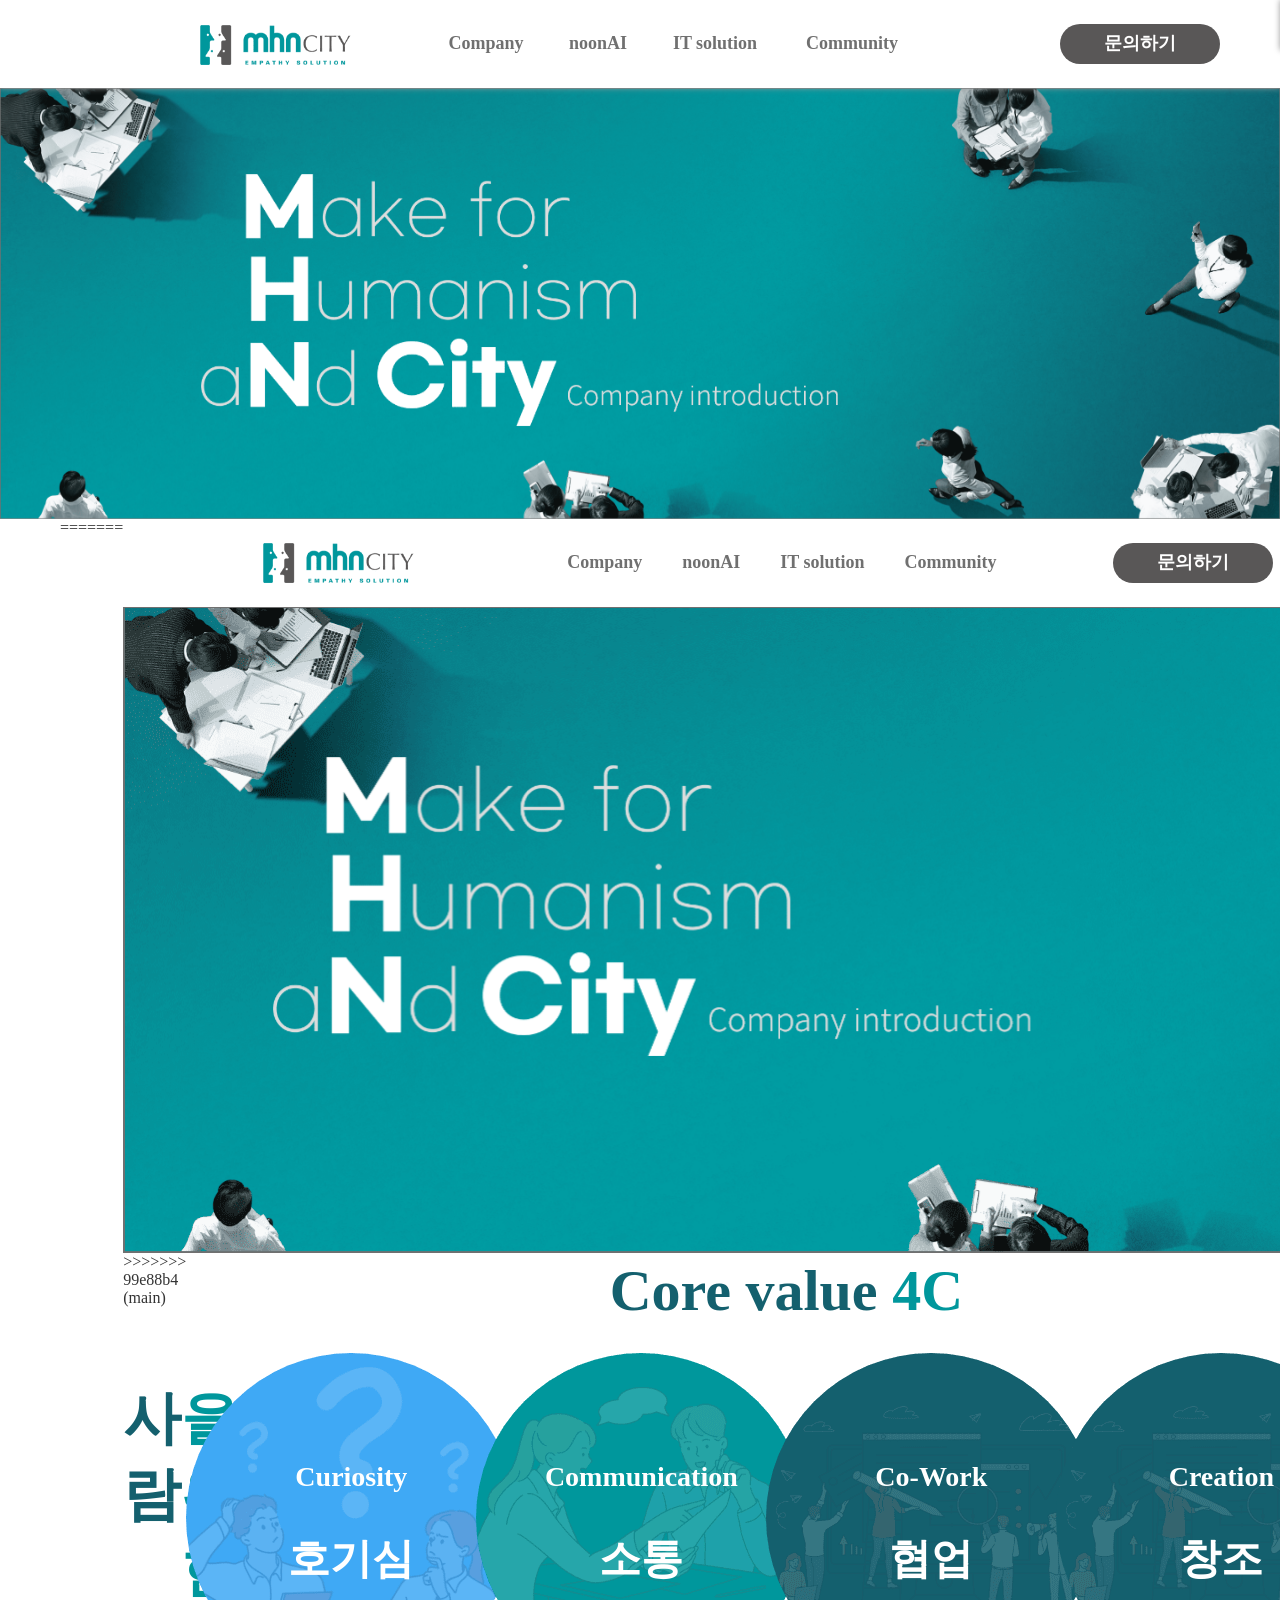
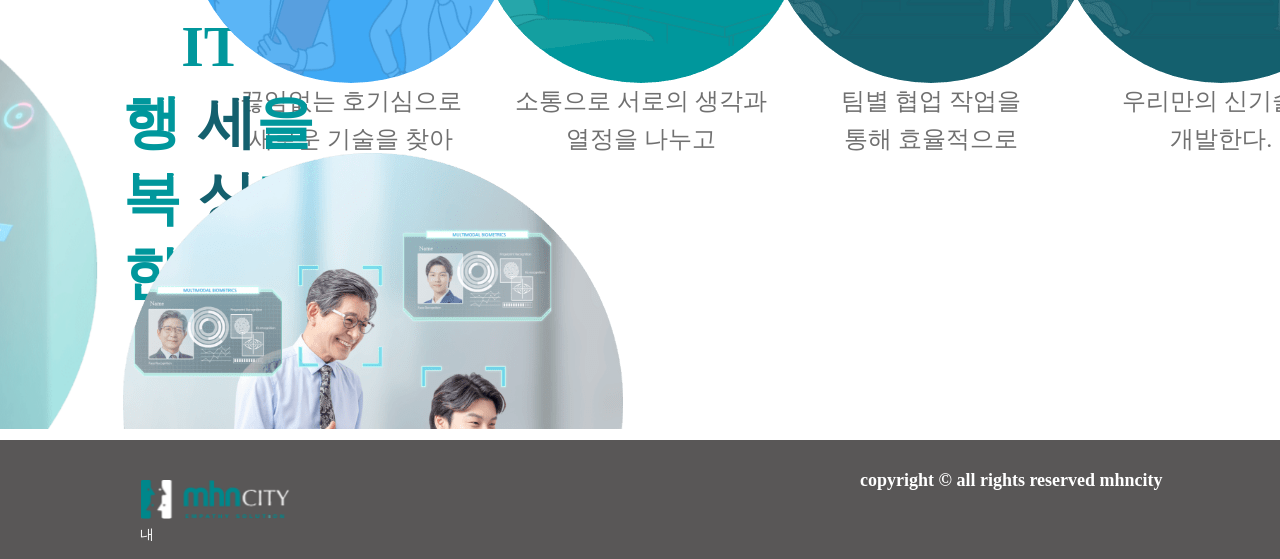
==== index.html @ 97726dc7 "main" ====
<html lang="kor" dir="ltr" data-current-page-index="1"><head><style type="text/css">.swal-icon--error{border-color:#f27474;-webkit-animation:animateErrorIcon .5s;animation:animateErrorIcon .5s}.swal-icon--error__x-mark{position:relative;display:block;-webkit-animation:animateXMark .5s;animation:animateXMark .5s}.swal-icon--error__line{position:absolute;height:5px;width:47px;background-color:#f27474;display:block;top:37px;border-radius:2px}.swal-icon--error__line--left{-webkit-transform:rotate(45deg);transform:rotate(45deg);left:17px}.swal-icon--error__line--right{-webkit-transform:rotate(-45deg);transform:rotate(-45deg);right:16px}@-webkit-keyframes animateErrorIcon{0%{-webkit-transform:rotateX(100deg);transform:rotateX(100deg);opacity:0}to{-webkit-transform:rotateX(0deg);transform:rotateX(0deg);opacity:1}}@keyframes animateErrorIcon{0%{-webkit-transform:rotateX(100deg);transform:rotateX(100deg);opacity:0}to{-webkit-transform:rotateX(0deg);transform:rotateX(0deg);opacity:1}}@-webkit-keyframes animateXMark{0%{-webkit-transform:scale(.4);transform:scale(.4);margin-top:26px;opacity:0}50%{-webkit-transform:scale(.4);transform:scale(.4);margin-top:26px;opacity:0}80%{-webkit-transform:scale(1.15);transform:scale(1.15);margin-top:-6px}to{-webkit-transform:scale(1);transform:scale(1);margin-top:0;opacity:1}}@keyframes animateXMark{0%{-webkit-transform:scale(.4);transform:scale(.4);margin-top:26px;opacity:0}50%{-webkit-transform:scale(.4);transform:scale(.4);margin-top:26px;opacity:0}80%{-webkit-transform:scale(1.15);transform:scale(1.15);margin-top:-6px}to{-webkit-transform:scale(1);transform:scale(1);margin-top:0;opacity:1}}.swal-icon--warning{border-color:#f8bb86;-webkit-animation:pulseWarning .75s infinite alternate;animation:pulseWarning .75s infinite alternate}.swal-icon--warning__body{width:5px;height:47px;top:10px;border-radius:2px;margin-left:-2px}.swal-icon--warning__body,.swal-icon--warning__dot{position:absolute;left:50%;background-color:#f8bb86}.swal-icon--warning__dot{width:7px;height:7px;border-radius:50%;margin-left:-4px;bottom:-11px}@-webkit-keyframes pulseWarning{0%{border-color:#f8d486}to{border-color:#f8bb86}}@keyframes pulseWarning{0%{border-color:#f8d486}to{border-color:#f8bb86}}.swal-icon--success{border-color:#a5dc86}.swal-icon--success:after,.swal-icon--success:before{content:"";border-radius:50%;position:absolute;width:60px;height:120px;background:#fff;-webkit-transform:rotate(45deg);transform:rotate(45deg)}.swal-icon--success:before{border-radius:120px 0 0 120px;top:-7px;left:-33px;-webkit-transform:rotate(-45deg);transform:rotate(-45deg);-webkit-transform-origin:60px 60px;transform-origin:60px 60px}.swal-icon--success:after{border-radius:0 120px 120px 0;top:-11px;left:30px;-webkit-transform:rotate(-45deg);transform:rotate(-45deg);-webkit-transform-origin:0 60px;transform-origin:0 60px;-webkit-animation:rotatePlaceholder 4.25s ease-in;animation:rotatePlaceholder 4.25s ease-in}.swal-icon--success__ring{width:80px;height:80px;border:4px solid hsla(98,55%,69%,.2);border-radius:50%;box-sizing:content-box;position:absolute;left:-4px;top:-4px;z-index:2}.swal-icon--success__hide-corners{width:5px;height:90px;background-color:#fff;padding:1px;position:absolute;left:28px;top:8px;z-index:1;-webkit-transform:rotate(-45deg);transform:rotate(-45deg)}.swal-icon--success__line{height:5px;background-color:#a5dc86;display:block;border-radius:2px;position:absolute;z-index:2}.swal-icon--success__line--tip{width:25px;left:14px;top:46px;-webkit-transform:rotate(45deg);transform:rotate(45deg);-webkit-animation:animateSuccessTip .75s;animation:animateSuccessTip .75s}.swal-icon--success__line--long{width:47px;right:8px;top:38px;-webkit-transform:rotate(-45deg);transform:rotate(-45deg);-webkit-animation:animateSuccessLong .75s;animation:animateSuccessLong .75s}@-webkit-keyframes rotatePlaceholder{0%{-webkit-transform:rotate(-45deg);transform:rotate(-45deg)}5%{-webkit-transform:rotate(-45deg);transform:rotate(-45deg)}12%{-webkit-transform:rotate(-405deg);transform:rotate(-405deg)}to{-webkit-transform:rotate(-405deg);transform:rotate(-405deg)}}@keyframes rotatePlaceholder{0%{-webkit-transform:rotate(-45deg);transform:rotate(-45deg)}5%{-webkit-transform:rotate(-45deg);transform:rotate(-45deg)}12%{-webkit-transform:rotate(-405deg);transform:rotate(-405deg)}to{-webkit-transform:rotate(-405deg);transform:rotate(-405deg)}}@-webkit-keyframes animateSuccessTip{0%{width:0;left:1px;top:19px}54%{width:0;left:1px;top:19px}70%{width:50px;left:-8px;top:37px}84%{width:17px;left:21px;top:48px}to{width:25px;left:14px;top:45px}}@keyframes animateSuccessTip{0%{width:0;left:1px;top:19px}54%{width:0;left:1px;top:19px}70%{width:50px;left:-8px;top:37px}84%{width:17px;left:21px;top:48px}to{width:25px;left:14px;top:45px}}@-webkit-keyframes animateSuccessLong{0%{width:0;right:46px;top:54px}65%{width:0;right:46px;top:54px}84%{width:55px;right:0;top:35px}to{width:47px;right:8px;top:38px}}@keyframes animateSuccessLong{0%{width:0;right:46px;top:54px}65%{width:0;right:46px;top:54px}84%{width:55px;right:0;top:35px}to{width:47px;right:8px;top:38px}}.swal-icon--info{border-color:#c9dae1}.swal-icon--info:before{width:5px;height:29px;bottom:17px;border-radius:2px;margin-left:-2px}.swal-icon--info:after,.swal-icon--info:before{content:"";position:absolute;left:50%;background-color:#c9dae1}.swal-icon--info:after{width:7px;height:7px;border-radius:50%;margin-left:-3px;top:19px}.swal-icon{width:80px;height:80px;border-width:4px;border-style:solid;border-radius:50%;padding:0;position:relative;box-sizing:content-box;margin:20px auto}.swal-icon:first-child{margin-top:32px}.swal-icon--custom{width:auto;height:auto;max-width:100%;border:none;border-radius:0}.swal-icon img{max-width:100%;max-height:100%}.swal-title{color:rgba(0,0,0,.65);font-weight:600;text-transform:none;position:relative;display:block;padding:13px 16px;font-size:27px;line-height:normal;text-align:center;margin-bottom:0}.swal-title:first-child{margin-top:26px}.swal-title:not(:first-child){padding-bottom:0}.swal-title:not(:last-child){margin-bottom:13px}.swal-text{font-size:16px;position:relative;float:none;line-height:normal;vertical-align:top;text-align:left;display:inline-block;margin:0;padding:0 10px;font-weight:400;color:rgba(0,0,0,.64);max-width:calc(100% - 20px);overflow-wrap:break-word;box-sizing:border-box}.swal-text:first-child{margin-top:45px}.swal-text:last-child{margin-bottom:45px}.swal-footer{text-align:right;padding-top:13px;margin-top:13px;padding:13px 16px;border-radius:inherit;border-top-left-radius:0;border-top-right-radius:0}.swal-button-container{margin:5px;display:inline-block;position:relative}.swal-button{background-color:#7cd1f9;color:#fff;border:none;box-shadow:none;border-radius:5px;font-weight:600;font-size:14px;padding:10px 24px;margin:0;cursor:pointer}.swal-button:not([disabled]):hover{background-color:#78cbf2}.swal-button:active{background-color:#70bce0}.swal-button:focus{outline:none;box-shadow:0 0 0 1px #fff,0 0 0 3px rgba(43,114,165,.29)}.swal-button[disabled]{opacity:.5;cursor:default}.swal-button::-moz-focus-inner{border:0}.swal-button--cancel{color:#555;background-color:#efefef}.swal-button--cancel:not([disabled]):hover{background-color:#e8e8e8}.swal-button--cancel:active{background-color:#d7d7d7}.swal-button--cancel:focus{box-shadow:0 0 0 1px #fff,0 0 0 3px rgba(116,136,150,.29)}.swal-button--danger{background-color:#e64942}.swal-button--danger:not([disabled]):hover{background-color:#df4740}.swal-button--danger:active{background-color:#cf423b}.swal-button--danger:focus{box-shadow:0 0 0 1px #fff,0 0 0 3px rgba(165,43,43,.29)}.swal-content{padding:0 20px;margin-top:20px;font-size:medium}.swal-content:last-child{margin-bottom:20px}.swal-content__input,.swal-content__textarea{-webkit-appearance:none;background-color:#fff;border:none;font-size:14px;display:block;box-sizing:border-box;width:100%;border:1px solid rgba(0,0,0,.14);padding:10px 13px;border-radius:2px;transition:border-color .2s}.swal-content__input:focus,.swal-content__textarea:focus{outline:none;border-color:#6db8ff}.swal-content__textarea{resize:vertical}.swal-button--loading{color:transparent}.swal-button--loading~.swal-button__loader{opacity:1}.swal-button__loader{position:absolute;height:auto;width:43px;z-index:2;left:50%;top:50%;-webkit-transform:translateX(-50%) translateY(-50%);transform:translateX(-50%) translateY(-50%);text-align:center;pointer-events:none;opacity:0}.swal-button__loader div{display:inline-block;float:none;vertical-align:baseline;width:9px;height:9px;padding:0;border:none;margin:2px;opacity:.4;border-radius:7px;background-color:hsla(0,0%,100%,.9);transition:background .2s;-webkit-animation:swal-loading-anim 1s infinite;animation:swal-loading-anim 1s infinite}.swal-button__loader div:nth-child(3n+2){-webkit-animation-delay:.15s;animation-delay:.15s}.swal-button__loader div:nth-child(3n+3){-webkit-animation-delay:.3s;animation-delay:.3s}@-webkit-keyframes swal-loading-anim{0%{opacity:.4}20%{opacity:.4}50%{opacity:1}to{opacity:.4}}@keyframes swal-loading-anim{0%{opacity:.4}20%{opacity:.4}50%{opacity:1}to{opacity:.4}}.swal-overlay{position:fixed;top:0;bottom:0;left:0;right:0;text-align:center;font-size:0;overflow-y:auto;background-color:rgba(0,0,0,.4);z-index:10000;pointer-events:none;opacity:0;transition:opacity .3s}.swal-overlay:before{content:" ";display:inline-block;vertical-align:middle;height:100%}.swal-overlay--show-modal{opacity:1;pointer-events:auto}.swal-overlay--show-modal .swal-modal{opacity:1;pointer-events:auto;box-sizing:border-box;-webkit-animation:showSweetAlert .3s;animation:showSweetAlert .3s;will-change:transform}.swal-modal{width:478px;opacity:0;pointer-events:none;background-color:#fff;text-align:center;border-radius:5px;position:static;margin:20px auto;display:inline-block;vertical-align:middle;-webkit-transform:scale(1);transform:scale(1);-webkit-transform-origin:50% 50%;transform-origin:50% 50%;z-index:10001;transition:opacity .2s,-webkit-transform .3s;transition:transform .3s,opacity .2s;transition:transform .3s,opacity .2s,-webkit-transform .3s}@media (max-width:500px){.swal-modal{width:calc(100% - 20px)}}@-webkit-keyframes showSweetAlert{0%{-webkit-transform:scale(1);transform:scale(1)}1%{-webkit-transform:scale(.5);transform:scale(.5)}45%{-webkit-transform:scale(1.05);transform:scale(1.05)}80%{-webkit-transform:scale(.95);transform:scale(.95)}to{-webkit-transform:scale(1);transform:scale(1)}}@keyframes showSweetAlert{0%{-webkit-transform:scale(1);transform:scale(1)}1%{-webkit-transform:scale(.5);transform:scale(.5)}45%{-webkit-transform:scale(1.05);transform:scale(1.05)}80%{-webkit-transform:scale(.95);transform:scale(.95)}to{-webkit-transform:scale(1);transform:scale(1)}}</style>
    <meta http-equiv="Content-Type" content="text/html; charset=utf-8">
    <meta name="viewport" content="width=device-width, initial-scale=1">

    <link rel="shortcut icon" href="./static/imgs/favicon/favicon.ico">
    <link rel="icon" type="image/png" sizes="96x96" href="./static/imgs/favicon/favicon_96x96.png">
    <link rel="icon" type="image/png" sizes="32x32" href="./static/imgs/favicon/favicon_32x32.png">
    <link rel="icon" type="image/png" sizes="16x16" href="./static/imgs/favicon/favicon_16x16.png">
    <link rel="icon" href="./static/imgs/favicon/favicon.ico">
    <link rel="manifest" href="./static/imgs/favicon/manifest.json">

    <title>My first project</title>

    <link rel="stylesheet" href="css/commit/company.css" type="text/css">
    <link rel="stylesheet" href="css/commit/header.css" type="text/css">
    <link rel="stylesheet" href="css/commit/footer.css" type="text/css">
    <link rel="stylesheet" href="css/commit/leftMenu.css" type="text/css">
    <link rel="stylesheet" href="css/main/main.css" type="text/css">
    <link rel="stylesheet" href="./static/jBox/jBox.all.min.css" type="text/css">
    <link rel="stylesheet" type="text/css" href="https://cdn.jsdelivr.net/npm/slick-carousel@1.8.1/slick/slick.css">

    <script type="text/javascript" src="js/jquery.js"></script>
    <script type="text/javascript" src="js/SHS.Web.Common.js"></script>
    <script type="text/javascript" src="js/SHS.Web.Init.js"></script>
    <script type="text/javascript" src="js/SHS.Web.Main.js"></script>
    <script src="https://unpkg.com/sweetalert/dist/sweetalert.min.js"></script>
    <script src="./static/jBox/jBox.all.min.js"></script>
    <script src="./static/js/common/jquery-3.5.1.min.js"></script>
    <script src="./static/js/common/leftMenu.js"></script>
    <script src="./static/js/main/main.js"></script>
    <script src="./static/js/common/common.js"></script>
    <script src="static/js/common/header.js"></script>
    <script src="static/js/common/footer.js"></script>
    <script src="static/js/common/sidemenu.js"></script>
    <script type="text/javascript" src="https://cdn.jsdelivr.net/npm/slick-carousel@1.8.1/slick/slick.min.js"></script>
    <script type="text/javascript" src="//dapi.kakao.com/v2/maps/sdk.js?appkey=e76b01a2b91c3776a3fc53186469f73f"></script><script charset="UTF-8" src="http://t1.daumcdn.net/mapjsapi/js/main/4.4.19/kakao.js"></script>
<script type="text/javascript" async="" src="https://ssl.pstatic.net/melona/libs/gfp-nac-module/synchronizer.js"></script><style>.historyDetail::-webkit-scrollbar-thumb {border-radius: 5px;background-color: #00979c;background-clip: padding-box;border-left: 39.9375px solid transparent;border-right: 39.9375px solid transparent;}</style></head>

<body>
    <div class="main_inner">
        <div id="leftMenu">
            <div class="inner">
                <div class="leftMenu_header">
                    <a href="/"><div class="m_logo"><img src="./static/imgs/common/mhncity_new_logo.png"></div></a>
                    <div class="m_closeBtn"><img src="./static/imgs/common/nav/select_Close@3x.png"></div>
                </div>
                <div class="leftMenu_content">
                    <a href="/company"><div class="m_header_menu"><p>Company</p></div></a>
                    <a href="/noonai"><div class="m_header_menu"><p>noonAI</p></div></a>
                    <a href="/itsolution"><div class="m_header_menu"><p>IT solution</p></div></a>
                    <a href="/community"><div class="m_header_menu"><p>Community</p></div></a>
                    <div class="leftMenu_line"></div>
                    <div class="sns_icon">
                        <a href="https://m.post.naver.com/my.naver?memberNo=57189921" target="_blank"><img class="m_snsImg" src="./static/imgs/common/nav/color_post.png"></a>
                        <a href="https://instagram.com/noonai__lab?igshid=YmMyMTA2M2Y=" target="_blank"><img class="m_snsImg" src="./static/imgs/common/nav/insta_c_ico@3x.png"></a>
                        <a href="https://pf.kakao.com/_HxkIKs" target="_blank"><img class="m_snsImg" src="./static/imgs/common/nav/kkoc_c_ico@3x.png"></a>
                    </div>
                    <a href="/contact"><div class="line_m_header_menu"><p>문의하기</p></div></a>
                    <a href="https://psychedelic-cruiser-61a.notion.site/MHNcity-Culture-Deck-3b38c5aa1d234f8f9e1ac91160eecfb1" target="_blank"><div class="line_m_header_menu"><p>채용안내</p></div></a>
                </div>
                <div class="leftMenu_footer"><p>copyright © all rights reserved mhncity</p></div>
            </div>
        </div>
        <div class="header nav-down">
            <div class="header_content">
                <div class="logo"><img class="logo_img" src="imges/mhncity.png"></div>
                <div class="header_company"><p>Company</p></div>
                <div class="header_noonai"><p>noonAI</p></div>
                <div class="header_itsolution"><p>IT solution</p></div>
                <div class="header_community"><p>Community</p></div>
                <div class="m_menuBtn"></div>
            </div>
            <div class="header_contact"><span>문의하기</span></div>
        </div>
        <!-- <div class="side_menu">
            <ul>
                <li class="scroll page1"><a href="#page-1"><div class="line"></div><div class="circle"><div class="incircle"></div></div><p>main</p></a></li>
                <li class="scroll"><a href="#page-2"><div class="line"></div><div class="circle"><div class="incircle"></div></div><p>회사소개</p></a></li>
                <li class="scroll"><a href="#page-3"><div class="line"></div><div class="circle"><div class="incircle"></div></div><p>회사연혁</p></a></li>
            </ul>
        </div> -->
        <div class="main_content">
            <div class="page companyPageImg" id="page-1" data-offset-top="88">
                <img class="logoImg" src="imges/3-1.png">
                <img class="m_logoImg" src="imges/3-1@3x.png">
                <img class="logoText" src="imges/130.png">
            </div>
            <div class="page company_main_content" id="page-2" data-offset-top="2734.375">
=======
<!DOCTYPE html>
<html lang="ko">
<head>
    <meta charset="UTF-8">
    <meta name="viewport" content="width=device-width, initial-scale=1.0">
    <title>My first page</title>
    <link rel="stylesheet" href="css/style.css">
<body>

    <div id="wrap">
        <div id="header">
            <div class="logo">
                <img src="imges/mhncity.png" 
                class="img1"
                alt="이미지1">
            </div>
              <div class="nav-con">
                    <div class="Company">Company</div>
                    <div class="noonAI">noonAI</div>
                    <div class="IT-solution">IT solution</div>
                    <div class="Community">Community</div>
            </div>
                <div class="hd">
                    <span>
                        문의하기
                    </span>
                </div>
        </div>

        <div id="slider">
            <img src="imges/3-1.png" 
            class="--3-1"
            alt="">
            <img src="imges/130.png"
            class="bd"> 
        </div>

        <div id="contents">
            <div class="contents1">
>>>>>>> 99e88b4 (main)
                <div class="textArea1">
                    <div class="titleTop">
                        <h1>사람</h1><span>을 위한 IT</span><h1>기술</h1><span>로</span>
                    </div>
                    <div class="titleBottom">
                        <span>행복한&nbsp;</span><h1>세상</h1><span>을 만들다.</span>
                    </div>
                    <p>
                        (주)엠에이치엔씨티는 IT 기술을 통해 사람이 풍족한 삶을<br>
                        영위할 수 있는 세상을 만들기 위해 고민합니다. 각종 사회<br>
                        문제 해결을 위한 신규 IT 기술을 개발하고, 안전하고 편리한<br>
                        생활 환경을 구현하는 기업입니다.
                    </p>
<<<<<<< HEAD
                    <p1>
                        (주)엠에이치엔씨티는 IT 기술을 통해 사람이 풍족한 삶을<br>
                        영위할 수 있는 세상을 만들기 위해 고민합니다. 각종 사회<br>
                        문제 해결을 위한 신규 IT 기술을 개발하고, 안전하고 편리한<br>
                        생활 환경을 구현하는 기업입니다.
                    </p1>
                    <p2>
                        (주)엠에이치엔씨티는 IT 기술을 통해 사람이 풍족한 삶을
                        영위할 수 있는 세상을 만들기 위해 고민합니다. 각종 사회
                        문제 해결을 위한 신규 IT 기술을 개발하고, 안전하고 편리한
                        생활 환경을 구현하는 기업입니다.
                    
                </p2></div>
                <div class="company_img_all">
                    <img src="http://mhncity.com/static/imgs/common/company_img_all.png">
                </div>


                <div class="textArea2">
                    <div class="title">
                        <h1>Our&nbsp;</h1><span>Mission</span>
                    </div>

                    <p>
                        다양한 사업분야의 고객에게<br>
                        효율적이고 차별화된 IT 기술을<br>
                        안정적인 환경으로 제공한다.
                    </p>

                        <p>
                            다양한 사업분야의 고객에게<br>
                            효율적이고 차별화된 IT 기술을<br>
                            안정적인 환경으로 제공한다.
                        </p>
                </div>
                <div class="textArea3">
                    <div class="title">
                        <h1>Our&nbsp;</h1><span>Vision</span>
                    </div>
                    <p>
                        세상을 변화시킬 힘을 가진 착한 기업,<br>
                        컴퓨터비전 분야의 선두 기업으로 성장하자!
                    </p>
                </div>
                <div class="textArea4">
                    <div class="area1">
                        <div class="title">
                            <h1>Our&nbsp;</h1><span>Mission</span>
                        </div>
                        <p>
                            다양한 사업분야의 고객에게 효율적이고 <br>
                            차별화된 IT 기술을 안정적인 환경으로 제공한다.
                        </p>
                        <p1>
                            다양한 사업분야의 고객에게 효율적이고 
                            차별화된 IT 기술을 안정적인 환경으로 제공한다.
                        </p1>
                    </div>
                    <div class="area2">
                        <div class="title">
                            <h1>Our&nbsp;</h1><span>Vision</span>
                        </div>
                        <p>
                            세상을 변화시킬 힘을 가진 착한 기업, <br>
                            컴퓨터비전 분야의 선두 기업으로 성장하자!
                        </p>
                        <p1>
                            세상을 변화시킬 힘을 가진 착한 기업, 
                            컴퓨터비전 분야의 선두 기업으로 성장하자!
                        </p1>
                    </div>
                </div>
                <div class="company_img1">
                    <img src="imges/it-1.png">
                </div>
                <div class="company_img2">
                    <img src="imges/it-2.png">
                </div>
                <div class="company_img3">
                    <img src="imges/invalid-name.png">
                </div>
            </div>
            <div class="coreDiv">
                <div class="title">
                    <h1>Core value&nbsp;</h1><span>4C</span>
                </div>
                <div class="circleArea">
                    <div class="circleDiv">
                        <div class="imgDiv">
                            <img src="imges/curiosity-img.png">
                            <div class="textArea">
                                <p>Curiosity</p>
                                <h1>호기심</h1>
                            </div>
                        </div>
                        <div class="textDiv">
                            <p>
                                끊임없는 호기심으로<br>
                                새로운 기술을 찾아
                            </p>
                            <p1>
                                끊임없는 호기심으로<br>
                                새로운 기술을 찾아
                            </p1>
                        </div>
                    </div>
                    <div class="circleDiv">
                        <div class="imgDiv">
                            <img src="imges/communication-img.png">
                            <div class="textArea">
                                <p>Communication</p>
                                <h1>소통</h1>
                            </div>
                        </div>
                        <div class="textDiv">
                            <p>
                                소통으로 서로의 생각과<br>
                                열정을 나누고
                            </p>
                            <p1>
                                소통으로<br>
                                서로의 생각과<br>
                                열정을 나누고
                            </p1>
                        </div>
                    </div>
                    <div class="circleDiv">
                        <div class="imgDiv">
                            <img src="imges/co-work-img.png">
                            <div class="textArea">
                                <p>Co-Work</p>
                                <h1>협업</h1>
                            </div>
                        </div>
                        <div class="textDiv">
                            <p>
                                팀별 협업 작업을<br>
                                통해 효율적으로
                            </p>
                            <p1>
                                팀별 협업 작업을<br>
                                통해 효율적으로
                            </p1>
                        </div>
                    </div>
                    <div class="circleDiv">
                        <div class="imgDiv">
                            <img src="imges/co-work-img.png">
                            <div class="textArea">
                                <p>Creation</p>
                                <h1>창조</h1>
                            </div>
                        </div>
                        <div class="textDiv">
                            <p>
                                우리만의 신기술을<br>
                                개발한다.
                            </p>
                            <p1>
                                우리만의 신기술을 개발한다.
                            </p1>
                        </div>
                    </div>
                </div>
            </div>
            <div class="flowChart">
                <div class="flowContent">
                    <div class="textArea">
                        <div class="title">
                            <h1>Organization&nbsp;</h1><span>Chart</span>
                        </div>
                            <p>
                                (주)엠에이치엔씨티는 열정과 호기심을 가진 각 분야별 전문 인재들이 주인의식을 가지고 조직을 구성하고 있습니다.
                            </p>
                            <a href="https://psychedelic-cruiser-61a.notion.site/MHNcity-Culture-Deck-3b38c5aa1d234f8f9e1ac91160eecfb1" target="_blank">
                                <div class="companyBtn">
                                    <span>MHN 인재상 &amp; 채용정보</span>
                                    <img src="imges/go-arrow-right.png">
                                </div>
                            </a>
                    </div>
                    <img src="imges/133.png">
                </div>
            </div>
            <div class="historyDiv">
                <div class="title" id="historyTitle">
                    <h1>Our&nbsp;</h1><span>History</span>
                </div>
                <div class="historyContent">
                    <div class="preblank" id="blank_img1" style="width: 39.9375px;">
                        <img src="imges/our-history.png">
                    </div>
                    <div class="historyDetail" id="historyDetail">
                        <div class="blank" id="blank1" style="min-width: 39.9375px;"></div>
                        <div class="historyLine"><div class="circle"></div></div>
                        <div class="content">
                            <h1>2023</h1>
                            <p>· 구로구 다중 인파 밀집도 분석 시스템 noonAI SSS 도입</p>
                            <p>· 클라우드 보안인증제(CSAP) 인증 획득</p>
                            <p>· AI 기반 지능형 CCTV를 이용한 인터락 시스템 및 AI 기반 <br> &nbsp;&nbsp;&nbsp;지능형 CCTV를 이용한 인터락 제공 방법 특허 출원</p>
                            <p>· 프라이버시 영역 비식별화 및 복원 장치, 프라이버시 영역 <br> &nbsp;&nbsp;&nbsp;비식별화 및 복원 방법 특허 등록</p>

                            <p1>· 구로구 다중 인파 밀집도 분석 시스템 <br> &nbsp;&nbsp;&nbsp;&nbsp;noonAI SSS 도입</p1>
                            <p1>· 클라우드 보안인증제(CSAP) 인증 획득</p1>
                            <p1>· AI 기반 지능형 CCTV를 이용한 인터락 <br> &nbsp;&nbsp;&nbsp;시스템 및 AI 기반 지능형 CCTV를 이용한 <br> &nbsp;&nbsp;&nbsp;인터락 제공 방법 특허 출원</p1>
                            <p1>· 프라이버시 영역 비식별화 및 복원 장치, <br> &nbsp;&nbsp;&nbsp;프라이버시 영역 비식별화 및 복원 방법 <br> &nbsp;&nbsp;&nbsp;특허 등록</p1>
                        </div>
                        <div class="historyLine"><div class="circle"></div></div>
                        <div class="content">
                            <h1>2022</h1>
                            <p>· noonAI UMS 서비스 런칭</p>
                            <p>· 한화시스템 MOU 체결</p>
                            <p>· NIA 공공부문 이용 SaaS 개발·검증 사업 선정 및 수행</p>
                            <p>· noonAI DIS 개발 착수</p>
                            <p>· 폴리스랩 2.0 2022년도 치안현장 맞춤형 연구개발사업 선정 및 수행</p>
                            <p>· 동국대 산학협력 협약 (ICIP)</p>
                            <p>· 차량용 블랙박스 이벤트 감지시스템 관련 특허등록</p>
                            <p>· 한양여대/광운인공지능고 산학일체형 도제학교 협약</p>
                            <p>· noonAI DIS 개방형 클라우드 플랫폼 PaaS-TA 호환성 확인제 인증</p>
                            <p>· noonAI DIS 클라우드 서비스 확인제 인증</p>
                            <p>· noonAI DIS TTA 클라우드상호운용성 시험 인증 진행중</p>

                            <p1>· noonAI UMS 서비스 런칭</p1>
                            <p1>· 한화시스템 MOU 체결</p1>
                            <p1>· NIA 공공부문 이용 SaaS 개발·검증 사업 <br> &nbsp;&nbsp;&nbsp;선정 및 수행</p1>
                            <p1>· noonAI DIS 개발 착수</p1>
                            <p1>· 폴리스랩 2.0 2022년도 치안현장 맞춤형 <br> &nbsp;&nbsp;&nbsp;연구개발사업 선정 및 수행</p1>
                            <p1>· 동국대 산학협력 협약 (ICIP)</p1>
                            <p1>· 차량용 블랙박스 이벤트 감지시스템 관련 <br> &nbsp;&nbsp;&nbsp;특허등록</p1>
                            <p1>· 한양여대/광운인공지능고 산학일체형 <br> &nbsp;&nbsp;&nbsp;도제학교 협약</p1>
                            <p1>· noonAI DIS 개방형 클라우드 플랫폼 <br> &nbsp;&nbsp;&nbsp;PaaS-TA 호환성 확인제 인증</p1>
                            <p1>· noonAI DIS 클라우드 서비스 확인제 인증</p1>
                            <p1>· noonAI DIS TTA 클라우드상호운용성 시험 <br> &nbsp;&nbsp;&nbsp;인증 진행중</p1>
                        </div>
                        <div class="historyLine"><div class="circle"></div></div>
                        <div class="content">
                            <h1>2021</h1>
                            <p>· 인공지능 솔루션 noonAI 특허청 상표등록</p>
                            <p>· 중소벤처기업부 기술혁신형 중소기업 (Inno-Biz) 인증</p>
                            <p>· 꽁꽁냠냠, 달시와 무인점포 관제 서비스 협약 (noonAI UMS)</p>
                            <p>· 동국대학교 산학협력 협약 (ICIP)</p>
                            <p>· 차량용 블랙박스 이벤트 감지시스템 관련 특허출원</p>
                            <p>· 딥러닝 기반 영상처리 관련 특허출원</p>
                            <p>· 동국대학교 기술이전 계약 체결 (LINC+)</p>
                            <p>· 동국대학교 테스트베드 운용 CCTV(Quantum Red Dual) 납품</p>

                            <p1>· 인공지능 솔루션 noonAI 특허청 상표등록</p1>
                            <p1>· 중소벤처기업부 기술혁신형 중소기업 <br> &nbsp;&nbsp;&nbsp;(Inno-Biz) 인증</p1>
                            <p1>· 꽁꽁냠냠, 달시와 무인점포 관제 서비스 협약 <br> &nbsp;&nbsp;&nbsp;(noonAI UMS)</p1>
                            <p1>· 동국대학교 산학협력 협약 (ICIP)</p1>
                            <p1>· 차량용 블랙박스 이벤트 감지시스템 관련 <br> &nbsp;&nbsp;&nbsp;특허출원</p1>
                            <p1>· 딥러닝 기반 영상처리 관련 특허출원</p1>
                            <p1>· 동국대학교 기술이전 계약 체결 (LINC+)</p1>
                            <p1>· 동국대학교 테스트베드 운용 <br> &nbsp;&nbsp;&nbsp;CCTV(Quantum Red Dual) 납품</p1>
                        </div>
                        <div class="historyLine"><div class="circle"></div></div>
                        <div class="content">
                            <h1>2020</h1>
                            <p>· 한국인터넷진흥원 지능형CCTV 성능시험 인증</p>
                            <p>· noonAI 인공지능 영상 분석 플랫폼 프로토타입</p>
                            <p>· 동국대학교 산학협력 협약 (ICIP)</p>
                            
                            <p1>· 한국인터넷진흥원 지능형CCTV <br> &nbsp;&nbsp;&nbsp;성능시험 인증</p1>
                            <p1>· noonAI 인공지능 영상 분석 <br> &nbsp;&nbsp;&nbsp;플랫폼 프로토타입</p1>
                            <p1>· 동국대학교 산학협력 협약 (ICIP)</p1>
                        </div>
                        <div class="historyLine"><div class="circle"></div></div>
                        <div class="content">
                            <h1>2019</h1>
                            <p>· 성동구 청년일자리 창출 기업 협약</p>
                            <p>· 동국대학교 산학협력 협약</p>
                            <p>· 비전 AI 개발 진행</p>
                            <p>· 삼육보건대 기술사관육성사업 취업/채용 협약</p>
                            <p>· noonAI 상표 등록 출원</p>
                            
                            <p1>· 성동구 청년일자리 창출 기업 협약</p1>
                            <p1>· 동국대학교 산학협력 협약</p1>
                            <p1>· 비전 AI 개발 진행</p1>
                            <p1>· 삼육보건대 기술사관육성사업 <br> &nbsp;&nbsp;&nbsp;취업/채용 협약</p1>
                            <p1>· noonAI 상표 등록 출원</p1>
                        </div>
                        <div class="historyLine"><div class="circle"></div></div>
                        <div class="content">
                            <h1>2018</h1>
                            <p>· 기업부설연구소 설립</p>
                            <p>· 이노퓨처얼라이언스 회원사 가입</p>
                            
                            <p1>· 기업부설연구소 설립</p1>
                            <p1>· 이노퓨처얼라이언스 회원사 가입</p1>
                        </div>
                        <div class="historyLine"><div class="circle"></div></div>
                        <div class="content">
                            <h1>2013~2017</h1>
                            <p>· 직접생산 증명(소프트웨어개발)</p>
                            <p>· 자본금 250백만원으로 증자</p>
                            <p>· IBM Watson AI Certification 취득 및 공식 파트너 등록</p>
                            <p>· 다수 Oracle  Database 사업</p>
                            <p>· 다수 ALTIBASE Database 사업</p>
                            
                            <p1>· 직접생산 증명(소프트웨어개발)</p1>
                            <p1>· 자본금 250백만원으로 증자</p1>
                            <p1>· IBM Watson AI Certification 취득 및 공식 <br> &nbsp;&nbsp;&nbsp;파트너 등록</p1>
                            <p1>· 다수 Oracle  Database 사업</p1>
                            <p1>· 다수 ALTIBASE Database 사업</p1>
                        </div>
                        <div class="historyLine"><div class="circle"></div></div>
                        <div class="content">
                            <h1>2009~2012</h1>
                            <p>· ㈜엠에이치엔씨티 창립</p>
                            <p>· 소프트웨어협회 사업자 등록</p>
                            <p>· 벤처기업 인증</p>
                            <p>· 한국 후지쯔, 효성 히다찌, IBM, Oracle, Altibase <br>
                                &nbsp;&nbsp;&nbsp;Business Partner 등록</p>

                            <p1>· ㈜엠에이치엔씨티 창립</p1>
                            <p1>· 소프트웨어협회 사업자 등록</p1>
                            <p1>· 벤처기업 인증</p1>
                            <p1>· 한국 후지쯔, 효성 히다찌, IBM, Oracle, <br> &nbsp;&nbsp;&nbsp;Altibase Business Partner 등록</p1>
                        </div>
                        <div class="historyLine"><div class="circle"></div></div>
                        <div class="blank" id="blank2" style="min-width: 39.9375px;"></div>
                    </div>
                    <div class="nextblank" id="blank_img2" style="width: 39.9375px;">
                        <img src="imges/our-history.png">
                    </div>
                </div>
            </div>
            <div class="locationDiv">
                <div class="title">
                    <h1>Location</h1>
                    <h3>MHNCity에 찾아오시는 길을 알려드립니다</h3>
                </div>
                <div class="mapDiv">
                    <div class="company">
                        <div id="company_location" style="position: relative; overflow: hidden; background: url(&quot;http://t1.daumcdn.net/mapjsapi/images/bg_tile.png&quot;);"><a target="_blank" href="http://map.daum.net?mapJson=%7B%22mapCenterX%22%3A527736.25%2C%22mapCenterY%22%3A1121697.5%2C%22mapLevel%22%3A3%2C%22coordinate%22%3A%22wcongnamul%22%2C%22map_type%22%3A%22TYPE_MAP%22%2C%22map_hybrid%22%3A%22false%22%2C%22markInfo%22%3A%5B%7B%22coordinate%22%3A%22wcongnamul%22%2C%22x%22%3A527737.5000000002%2C%22y%22%3A1121699.9999999988%2C%22content%22%3A%22%EC%97%A0%EC%97%90%EC%9D%B4%EC%B9%98%EC%97%94%EC%94%A8%ED%8B%B0%22%7D%5D%7D"><img src="http://map2.daum.net/map/imageservice?IW=985&amp;IH=480&amp;MX=527736&amp;MY=1121697&amp;SCALE=2.5&amp;CX=527737&amp;CY=1121699&amp;TX=527737&amp;TY=1121864&amp;TEXT=%EC%97%A0%EC%97%90%EC%9D%B4%EC%B9%98%EC%97%94%EC%94%A8%ED%8B%B0&amp;service=open" style="border: 0px; width: 985px; height: 480px;"></a></div>
                        <div class="titleArea">
                            <div class="homeLoc">
                                <span>본&nbsp;&nbsp;&nbsp;&nbsp;사</span>
                                <p>서울특별시 강동구 성내동 610, 힐스테이트천호역젠트리스 B동 602호</p>
                            </div>
                            <div class="labLoc">
                                <span>연구소</span>
                                <p>서울특별시 강동구 성내동 610, 힐스테이트천호역젠트리스 B동 601호</p>
                            </div>
                            <div class="locLoad">
                                <span>오시는법</span>
                                <p>지하철 5,8호선 천호역 6번 출구</p>
                            </div>
                        </div>
                    </div>
                </div>
            </div>
            <div class="footer">
                <div class="footer_logo"><img class="footer_logo_img" src="imges/mhncity-lg.png"></div>
                <div class="blankArea"></div>
                <div class="copyright"><p>copyright © all rights reserved mhncity</p></div>
                <div class="linkList">
                    <div class="snsLink">
                        <a href="https://m.post.naver.com/my.naver?memberNo=57189921" target="_blank"><img class="blog_snsImg" src="imges/post-ico@3x.png"></a>
                        <a href="https://instagram.com/noonai__lab?igshid=YmMyMTA2M2Y=" target="_blank"><img class="insta_snsImg" src="imges/insta-ico@3x.png"></a>
                        <a href="https://pf.kakao.com/_HxkIKs" target="_blank"><img class="kakao_snsImg" src="imges/kkoc-ico@3x.png"></a>
                    </div>
                    <div class="localLink">
                        <a href="contact">문의하기</a><p>&nbsp;&nbsp;|&nbsp;&nbsp;</p><a href="https://psychedelic-cruiser-61a.notion.site/MHNcity-Culture-Deck-3b38c5aa1d234f8f9e1ac91160eecfb1" target="_blank">채용안내</a><p>&nbsp;&nbsp;|&nbsp;&nbsp;</p><a href="admin">관리자</a>
                    </div>
                </div>
                <div class="topBtn">
                    <img src="imges/select-arrow-up@3x.png">
                </div>
            </div>
        </div>
    </div>
    <script type="text/javascript" src="//wcs.naver.net/wcslog.js"></script>
    <script type="text/javascript">
        if(!wcs_add) var wcs_add = {};
        wcs_add["wa"] = "923a3a96706d88";
        if(window.wcs) {
        wcs_do();
        }
    </script>


<script>

    $(document).ready(function() {
        var titlemargin = $('#historyTitle').css('margin-left')
        document.getElementById('blank1').style.minWidth = titlemargin;
        document.getElementById('blank2').style.minWidth = titlemargin;
        document.getElementById('blank_img1').style.width = titlemargin;
        document.getElementById('blank_img2').style.width = titlemargin;
        document.getElementById('historyDetail').style.webkitScrollbarBorderLeft  = ""+titlemargin+" solid transparent";
        var style = document.createElement("style");
        style.innerHTML = ".historyDetail::-webkit-scrollbar-thumb {border-radius: 5px;background-color: #00979c;background-clip: padding-box;border-left: "+titlemargin+" solid transparent;border-right: "+titlemargin+" solid transparent;}";
        document.head.appendChild(style);
    });

    var markers = [
        {
            position: new kakao.maps.LatLng(37.537558058537094, 127.12553581264649), 
            text: '엠에이치엔씨티' // text 옵션을 설정하면 마커 위에 텍스트를 함께 표시할 수 있습니다     
        }
    ];

    var staticMapContainer  = document.getElementById('company_location'), // 이미지 지도를 표시할 div  
        staticMapOption = { 
            center: new kakao.maps.LatLng(37.537558058537094, 127.12553581264649), // 이미지 지도의 중심좌표
            level: 3, // 이미지 지도의 확대 레벨
            marker: markers // 이미지 지도에 표시할 마커 
        };    

    // 이미지 지도를 생성합니다
    var staticMap = new kakao.maps.StaticMap(staticMapContainer, staticMapOption);
</script>


</body></html>
=======
                <!-- 이미지 -->
                    <img src="http://mhncity.com/static/imgs/common/company_img_all.png" 
                    class="company_img_all1"
                    alt="이미지1">
                </div>
            </div>
            <div class="contents2"></div>
            <div class="contents3"></div>
            <div class="contents4"></div>
            <div class="contents5"></div>
        </div>

        <div id="footer">
            <img src="imges/mhncity-lg.png" 
            class="footer1"
            alt="이미지4">
            <span class="copyright-all-rights-reserved-mhncity">
                copyright © all rights reserved mhncity
            </span>
            <span class="footer3">
                    문의하기   ㅣ   채용안내  ㅣ   채용안내
            </span>
        </div>
</body>
</html>
---- css/commit/company.css ----
@font-face {
    font-family: 'S-CoreDream-3Light';
    src: url('https://cdn.jsdelivr.net/gh/projectnoonnu/noonfonts_six@1.2/S-CoreDream-3Light.woff') format('woff');
    font-weight: normal;
    font-style: normal;
}

@font-face {
    font-family: 'S-CoreDream-4Regular';
    src: url('https://cdn.jsdelivr.net/gh/projectnoonnu/noonfonts_six@1.2/S-CoreDream-4Regular.woff') format('woff');
    font-weight: normal;
    font-style: normal;
}

@font-face {
    font-family: 'S-CoreDream-5Medium';
    src: url('https://cdn.jsdelivr.net/gh/projectnoonnu/noonfonts_six@1.2/S-CoreDream-5Medium.woff') format('woff');
    font-weight: normal;
    font-style: normal;
}

@font-face {
    font-family: 'S-CoreDream-6Bold';
    src: url('https://cdn.jsdelivr.net/gh/projectnoonnu/noonfonts_six@1.2/S-CoreDream-6Bold.woff') format('woff');
    font-weight: normal;
    font-style: normal;
}

@font-face {
    font-family: 'S-CoreDream-8Heavy';
    src: url('https://cdn.jsdelivr.net/gh/projectnoonnu/noonfonts_six@1.2/S-CoreDream-8Heavy.woff') format('woff');
    font-weight: normal;
    font-style: normal;
}

@font-face {
    font-family: 'SpoqaHanSansNeo-Regular';
    src: url('https://cdn.jsdelivr.net/gh/projectnoonnu/noonfonts_2108@1.1/SpoqaHanSansNeo-Regular.woff') format('woff');
    font-weight: normal;
    font-style: normal;
}

@font-face {
    font-family: 'SpoqaHanSansNeo-Medium';
    src: url('https://cdn.jsdelivr.net/gh/projectnoonnu/noonfonts_2108@1.1/SpoqaHanSansNeo-Medium.woff') format('woff');
    font-weight: normal;
    font-style: normal;
}

@font-face {
    font-family: 'SpoqaHanSansNeo-Bold';
    src: url('https://cdn.jsdelivr.net/gh/projectnoonnu/noonfonts_2108@1.1/SpoqaHanSansNeo-Bold.woff') format('woff');
    font-weight: normal;
    font-style: normal;
}

.main_content{
    overflow-x: hidden;
}

.companyPageImg {
    width: 100%;
    height: auto;
    position: relative;
}

.companyPageImg .logoImg {
    width: 100%;
    height: auto;
}

.companyPageImg .m_logoImg {
    width: 100%;
    height: auto;
    display: none;
}

.companyPageImg .logoText {
    width: 39.58%;
    height: auto;
    position: absolute;
    left: 15.73%;
    top: 27.4%;
}

.company_main_content {
    width: 1308px;
    height: 1390px;
    /* margin: 0 auto 120px 18.75%; */
    margin: 0 auto 120px;
    position: relative;
    display: flex;
}

.company_main_content .textArea1 {
    position: absolute;
    top: 128px;
    left: 0;
}

.company_main_content .textArea1 .titleTop {
    display: flex;
}

.company_main_content .textArea1 .titleBottom {
    display: flex;
}

.company_main_content .textArea1 h1 {
    font-family: S-CoreDream-8Heavy;
    font-size: 58px;
    font-weight: 900;
    font-stretch: normal;
    font-style: normal;
    line-height: 1.31;
    letter-spacing: normal;
    text-align: left;
    color: #14606e;
    margin: 0;
}

.company_main_content .textArea1 span {
    font-family: S-CoreDream-8Heavy;
    font-size: 58px;
    font-weight: 900;
    font-stretch: normal;
    font-style: normal;
    line-height: 1.31;
    letter-spacing: normal;
    text-align: left;
    color: #00979c;
    margin: 0;
}

.company_main_content .textArea1 p {
    font-family: SpoqaHanSansNeo-Regular;
    font-size: 24px;
    font-weight: normal;
    font-stretch: normal;
    font-style: normal;
    line-height: 1.58;
    letter-spacing: normal;
    text-align: left;
    color: #707070;
    margin: 20px 0 0;
}

.company_main_content .textArea1 p1,
.company_main_content .textArea1 p2 {
    display: none;
}

.company_main_content .company_img_all {
    display: none;
}

.company_main_content .textArea2 {
    position: absolute;
    top: 1087px;
    left: 60.39%;
}

.company_main_content .textArea2 .title {
    display: flex;
}

.company_main_content .textArea2 h1 {
    font-family: S-CoreDream-8Heavy;
    font-size: 58px;
    font-weight: 900;
    font-stretch: normal;
    font-style: normal;
    line-height: 1.31;
    letter-spacing: normal;
    text-align: left;
    color: #00979c;
    margin: 0;
}

.company_main_content .textArea2 span {
    font-family: S-CoreDream-8Heavy;
    font-size: 58px;
    font-weight: 900;
    font-stretch: normal;
    font-style: normal;
    line-height: 1.31;
    letter-spacing: normal;
    text-align: left;
    color: #14606e;
    margin: 0;
}

.company_main_content .textArea2 p {
    font-family: SpoqaHanSansNeo-Regular;
    font-size: 24px;
    font-weight: normal;
    font-stretch: normal;
    font-style: normal;
    line-height: 1.58;
    letter-spacing: normal;
    text-align: left;
    color: #707070;
    margin: 20px 0 0;
}

.company_main_content .textArea3 {
    position: absolute;
    bottom: 0px;
    left: 0px;
}

.company_main_content .textArea3 .title {
    display: flex;
}

.company_main_content .textArea3 h1 {
    font-family: S-CoreDream-8Heavy;
    font-size: 58px;
    font-weight: 900;
    font-stretch: normal;
    font-style: normal;
    line-height: 1.31;
    letter-spacing: normal;
    text-align: left;
    color: #00979c;
    margin: 0;
}

.company_main_content .textArea3 span {
    font-family: S-CoreDream-8Heavy;
    font-size: 58px;
    font-weight: 900;
    font-stretch: normal;
    font-style: normal;
    line-height: 1.31;
    letter-spacing: normal;
    text-align: left;
    color: #14606e;
    margin: 0;
}

.company_main_content .textArea3 p {
    font-family: SpoqaHanSansNeo-Regular;
    font-size: 24px;
    font-weight: normal;
    font-stretch: normal;
    font-style: normal;
    line-height: 1.58;
    letter-spacing: normal;
    text-align: left;
    color: #707070;
    margin: 20px 0 0;
}

.company_main_content .textArea4 {
    display: none;
}

.company_main_content .company_img1 {
    width: 754px;
    height: auto;
    position: absolute;
    top: 260px;
    right: 0px;
}

.company_main_content .company_img1 img {
    width: 100%;
    height: auto;
}

.company_main_content .company_img2 {
    width: 500px;
    height: auto;
    position: absolute;
    top: 500px;
    left: 0px;
}

.company_main_content .company_img2 img {
    width: 100%;
    height: auto;
}

.company_main_content .company_img3 {
    width: 344px;
    height: auto;
    position: absolute;
    top: 878px;
    left: 27.74%;
}

.company_main_content .company_img3 img {
    width: 100%;
    height: auto;
}

.coreDiv {
    width: 100%;
    display: flex;
    flex-direction: column;
}

.coreDiv .title {
    display: flex;
    margin: 0 auto 24px;
}

.coreDiv .title h1 {
    font-family: S-CoreDream-8Heavy;
    font-size: 58px;
    font-weight: 900;
    font-stretch: normal;
    font-style: normal;
    line-height: 1.31;
    letter-spacing: normal;
    text-align: left;
    color: #14606e;
    margin: 0;
}

.coreDiv .title span {
    font-family: S-CoreDream-8Heavy;
    font-size: 58px;
    font-weight: 900;
    font-stretch: normal;
    font-style: normal;
    line-height: 1.31;
    letter-spacing: normal;
    text-align: left;
    color: #00979c;
    margin: 0;
}

.coreDiv .circleArea {
    display: flex;
    margin: 0 auto 124px;
}

.coreDiv .circleArea .circleDiv {
    display: flex;
    flex-direction: column;
    margin-left: -40px;
}

.coreDiv .circleArea .circleDiv:nth-child(1) {
    display: flex;
    flex-direction: column;
    margin-left: 0px;
}

.coreDiv .circleArea .circleDiv .imgDiv {
    position: relative;
    width: 330px;
    height: auto;
}

.coreDiv .circleArea .circleDiv .imgDiv img {
    width: 100%;
    height: auto;
}

.coreDiv .circleArea .circleDiv .imgDiv .textArea {
    position: absolute;
    top: 50%;
    left: 50%;
    transform: translate(-50%, -50%);
}

.coreDiv .circleArea .circleDiv .imgDiv .textArea p {
    font-family: S-CoreDream-8Heavy;
    font-size: 28px;
    font-weight: 900;
    font-stretch: normal;
    font-style: normal;
    line-height: 2.71;
    letter-spacing: normal;
    text-align: center;
    color: #fff;
    margin: 0 0 6px;
}

.coreDiv .circleArea .circleDiv .imgDiv .textArea h1 {
    font-family: S-CoreDream-8Heavy;
    font-size: 42px;
    font-weight: 900;
    font-stretch: normal;
    font-style: normal;
    line-height: 1.81;
    letter-spacing: normal;
    text-align: center;
    color: #fff;
    margin: 0;
}

.coreDiv .circleArea .circleDiv .textDiv {
    margin: 0;
    display: flex;
}

.coreDiv .circleArea .circleDiv .textDiv:nth-child(1) {
    margin: 0 0 0 auto;
    display: flex;
}

.coreDiv .circleArea .circleDiv .textDiv:nth-child(4) {
    margin: 0 auto 0 0;
    display: flex;
}

.coreDiv .circleArea .circleDiv .textDiv p {
    width: 290px;
    font-family: SpoqaHanSansNeo-Regular;
    font-size: 24px;
    font-weight: normal;
    font-stretch: normal;
    font-style: normal;
    line-height: 1.58;
    letter-spacing: normal;
    text-align: center;
    color: #707070;
    margin: 0 auto;
}

.coreDiv .circleArea .circleDiv .textDiv p1 {
    display: none;
}

.flowChart {
    width: 100%;
    display: flex;
    height: 808px;
}

.flowChart .flowContent {
    width: 1158px;
    height: 684px;
    margin: 0 auto 124px;
    position: relative;
}

.flowChart .flowContent .textArea {
    display: flex;
    flex-direction: column;
    position: absolute;
    top: 0px;
    left: 0px;
}

.flowChart .flowContent .textArea .title {
    display: flex;
    margin: 0 0 20px;
}

.flowChart .flowContent .textArea .title h1 {
    font-family: S-CoreDream-8Heavy;
    font-size: 58px;
    font-weight: 900;
    font-stretch: normal;
    font-style: normal;
    line-height: 1.31;
    letter-spacing: normal;
    text-align: left;
    color: #00979c;
    margin: 0;
}

.flowChart .flowContent .textArea .title span {
    font-family: S-CoreDream-8Heavy;
    font-size: 58px;
    font-weight: 900;
    font-stretch: normal;
    font-style: normal;
    line-height: 1.31;
    letter-spacing: normal;
    text-align: left;
    color: #14606e;
    margin: 0;
}

.flowChart .flowContent p {
    width: 580px;
    font-family: SpoqaHanSansNeo-Regular;
    font-size: 24px;
    font-weight: normal;
    font-stretch: normal;
    font-style: normal;
    line-height: 1.58;
    letter-spacing: normal;
    text-align: left;
    color: #707070;
    margin: 0 0 30px;
}

.flowChart .flowContent .companyBtn {
    width: 300px;
    height: 40px;
    border-radius: 20px;
    background-color: #00979c;
    display: flex;
    position: relative;
}

.flowChart .flowContent .companyBtn img {    
    width: 30px;
    height: 30px;
    position: absolute;
    top: 5px;
    right: 10px;
}


.flowChart .flowContent .companyBtn span {
    font-family: SpoqaHanSansNeo-Bold;
    font-size: 18px;
    font-weight: bold;
    font-stretch: normal;
    font-style: normal;
    line-height: 1.33;
    letter-spacing: normal;
    text-align: center;
    color: #fff;
    margin: auto;
}

.flowChart .flowContent img {
    width: 847px;
    height: auto;
    position: absolute;
    bottom: 0px;
    right: 0px;
}

.historyDiv {
    width: 100%;
    height: auto;
    display: flex;
    flex-direction: column;
}

.historyDiv .title {
    width: 1158px;
    height: auto;
    display: flex;
    margin: 0 auto 66px;
}

.historyDiv .title h1 {
    font-family: S-CoreDream-8Heavy;
    font-size: 58px;
    font-weight: 900;
    font-stretch: normal;
    font-style: normal;
    line-height: 1.31;
    letter-spacing: normal;
    text-align: left;
    color: #00979c;
    margin: 0;
}

.historyDiv .title span {
    font-family: S-CoreDream-8Heavy;
    font-size: 58px;
    font-weight: 900;
    font-stretch: normal;
    font-style: normal;
    line-height: 1.31;
    letter-spacing: normal;
    text-align: left;
    color: #14606e;
    margin: 0;
}

.historyDiv .historyContent {
    width: 100%;
    height: auto;
    display: flex;
    margin: 0 0 124px;
    background: url(../../imgs/common/blank_img.png);
    background-size: cover;
    background-position: 50% 100%;
    position: relative;
}

.historyDiv .historyContent .preblank {
    height: 100%;
    position: absolute;
    left: 0px;
    z-index: 10;
}

.historyDiv .historyContent .nextblank {
    height: 100%;
    position: absolute;
    right: 0px;
    z-index: 10;
}

.historyDiv .historyContent .preblank img {
    width: 100%;
    height: 100%;
    z-index: 1000;
}

.historyDiv .historyContent .nextblank img {
    width: 100%;
    height: 100%;
    z-index: 1000;
}

.historyDiv .historyContent .historyDetail {
    width: 100%;
    height: auto;
    display: flex;
    overflow: scroll;
    overflow-y: hidden;
    margin: 0 auto 0;
    /* white-space: nowrap */
}

.historyDetail::-webkit-scrollbar  {
    width: 600px;
    height: 10px;
}

.historyDetail::-webkit-scrollbar-track {
    margin: 0 18.75% 0;
    background-color: transparent;
}

.historyDetail::-webkit-scrollbar-button {
    width: 0;
    height: 0;
}

.historyDiv .historyContent .historyDetail .blank {
    height: 100%;
    background-color: #fff;
    display: inline;
}

.historyDiv .historyContent .historyDetail .historyLine {
    width: 0;
    height: auto;
    border: solid 1px #00979c;
    position: relative;
    margin: 0 0 24px;
    z-index: 1;
}

.historyDiv .historyContent .historyDetail .historyLine .circle {
    width: 15px;
    height: 15px;
    border-radius: 50%;
    position: absolute;
    left: -7.015px;
    top: -1px;
    background-color: #00979c;
    display: inline;
    z-index: 1;
}

.historyDiv .historyContent .historyDetail .content {
    min-width: 528px;
    height: auto;
    display: flex;
    flex-direction: column;
    border-top: solid 1px #707070;
    margin: 7.5px 0 24px;
    display: inline;
    padding: 20px 0 0 24px;
}

.historyDiv .historyContent .historyDetail .content h1 {
    font-family: S-CoreDream-8Heavy;
    font-size: 28px;
    font-weight: 900;
    font-stretch: normal;
    font-style: normal;
    line-height: 1.36;
    letter-spacing: normal;
    text-align: left;
    color: #00979c;
    margin: 0 0 20px 14px;
}

.historyDiv .historyContent .historyDetail .content p {
    font-family: SpoqaHanSansNeo-Regular;
    font-size: 18px;
    font-weight: normal;
    font-stretch: normal;
    font-style: normal;
    line-height: 1.44;
    letter-spacing: normal;
    text-align: left;
    color: #707070;
    margin: 0 0 12px;
}

.historyDiv .historyContent .historyDetail .content p1 {
    display: none;
}

.locationDiv {
    width: 100%;
    display: flex;
    flex-direction: column;
    height: auto;
    background-color: #f9f9f9;
}

.locationDiv .title {
    width: auto;
    height: auto;
    margin: 75px auto 30px;
    display: flex;
    flex-direction: column;
}

.locationDiv .title h1 {
    font-family: S-CoreDream-8Heavy;
    font-size: 58px;
    font-weight: 900;
    font-stretch: normal;
    font-style: normal;
    line-height: 1.31;
    letter-spacing: normal;
    text-align: left;
    color: #14606e;
    margin: 0 auto 5px;
}

.locationDiv .title h3 {
    font-family: SpoqaHanSansNeo-Bold;
    font-size: 30px;
    font-weight: bold;
    font-stretch: normal;
    font-style: normal;
    line-height: normal;
    letter-spacing: normal;
    text-align: left;
    color: #707070;
    margin: 0 auto;
}

.locationDiv .mapDiv {
    width: 1200px;
    height: auto;
    display: flex;
    margin: 0 auto 87px;
}

.locationDiv .mapDiv .titleArea {
    display: flex;
    flex-direction: column;
}

.locationDiv .mapDiv .titleArea1 {
    display: none;
}

.locationDiv .mapDiv .company {
    width: 100%;
    height: auto;
    display: flex;
    flex-direction: column;
    margin: 0;
}

.locationDiv .mapDiv .company .homeLoc,
.locationDiv .mapDiv .company .labLoc,
.locationDiv .mapDiv .company .locLoad {
    width: 100%;
    height: auto;
    display: flex;
    margin: 0 auto 9px 0;
}

.locationDiv .mapDiv .company .locLoad {
    margin: 0 auto 0 0;
}

.locationDiv .mapDiv .company span {
    width: 90px;
    height: 30px;
    font-family: SpoqaHanSansNeo-Bold;
    font-size: 24px;
    font-weight: bold;
    font-stretch: normal;
    font-style: normal;
    line-height: 1;
    letter-spacing: normal;
    text-align: left;
    color: #333;
    margin: auto 50px auto 0;
}

.locationDiv .mapDiv .company p {
    height: 30px;
    font-family: SpoqaHanSansNeo-Regular;
    font-size: 24px;
    font-weight: normal;
    font-stretch: normal;
    font-style: normal;
    line-height: 1;
    letter-spacing: normal;
    text-align: left;
    color: #333;
    margin: auto 0;
}

.locationDiv .mapDiv .company #company_location {
    width: 100%;
    height: 480px;
    margin: 0 auto 38px;
    border: solid 1px #d4d4d4;
}

@media (max-width:1919px){

    .companyPageImg .logoImg {
        display: none;
    }
    
    .companyPageImg .m_logoImg {
        display: block;
    }

    .companyPageImg .logoText {
        width: 50%;
        height: auto;
        position: absolute;
        left: 15.73%;
        top: 20%;
    }
}


@media (max-width:1760px){
    .company_main_content {
        margin: 0 auto 120px;
    }
}

@media (max-width:1460px){
    .company_main_content {
        margin: 0 0 120px 7.29%;
    }
}

@media (max-width:1280px){
    .company_main_content {
        margin: 0 0 120px 60px;
    }
}

@media (max-width:1279px) {

    .company_main_content {
        width: auto;
        height: auto;
        margin: 0 3.75% 80px;
        position: relative;
        display: flex;
        flex-direction: column;
    }

    .company_main_content .textArea1,
    .company_main_content .textArea2,
    .company_main_content .textArea3 {
        position: relative;
        top: 0;
        left: 0;
    }

    
    .company_main_content .textArea1 {
        margin: 80px 0 0;
    }

    .company_main_content .textArea4 {
        width: 100%;
        display: flex;
        margin: 24px auto 0;
    }

    
    .company_main_content .textArea4 .title {
        display: flex;
    }

    .company_main_content .textArea4 .area1 {
        float: left;
        margin: 0 auto 0 0;
    }

    .company_main_content .textArea4 .area2 {
        float: left;
        margin: 0 0 0 auto;
    }

    .company_main_content .textArea1 h1,
    .company_main_content .textArea4 span {
        font-family: S-CoreDream-8Heavy;
        font-size: 58px;
        font-weight: 900;
        font-stretch: normal;
        font-style: normal;
        line-height: 1.31;
        letter-spacing: normal;
        text-align: left;
        color: #14606e;
        margin: 0;
    }
    
    .company_main_content .textArea1 span,
    .company_main_content .textArea4 h1 {
        font-family: S-CoreDream-8Heavy;
        font-size: 58px;
        font-weight: 900;
        font-stretch: normal;
        font-style: normal;
        line-height: 1.31;
        letter-spacing: normal;
        text-align: left;
        color: #00979c;
        margin: 0;
    }
    
    .company_main_content .textArea1 p,
    .company_main_content .textArea4 p1 {
        display: none;
    }
    
    .company_main_content .textArea2,
    .company_main_content .textArea3 {
        display: none;
    }

    .company_main_content .textArea1 p1,
    .company_main_content .textArea4 p {
        display: block;
        font-family: SpoqaHanSansNeo-Regular;
        font-size: 24px;
        font-weight: normal;
        font-stretch: normal;
        font-style: normal;
        line-height: 1.58;
        letter-spacing: normal;
        text-align: left;
        color: #707070;
        margin: 8px 0 0;
    }

    .company_main_content .company_img_all {
        display: block;
        width: 100%;
    }

    .company_main_content .company_img_all img {
        width: 100%;
        height: auto;
    }

    .company_main_content .company_img1,
    .company_main_content .company_img2,
    .company_main_content .company_img3 {
        display: none;
    }

    .coreDiv .title {
        display: flex;
        margin: 0 0 24px 3.75%;
    }

    .coreDiv .circleArea {
        display: flex;
        flex-direction: column;
        margin: 0 3.75% 80px;
    }

    .coreDiv .circleArea .circleDiv:nth-child(1) {
        display: flex;
        flex-direction: row;
        margin-left: 0px;
        margin-right: auto;
        margin-top: 0px;
    }

    .coreDiv .circleArea .circleDiv:nth-child(2) {
        display: flex;
        flex-direction: row-reverse;
        margin-left: auto;
        margin-right: 0px;
        margin-top: -40px;
    }

    .coreDiv .circleArea .circleDiv:nth-child(3) {
        display: flex;
        flex-direction: row;
        margin-left: 0px;
        margin-right: auto;
        margin-top: -40px;
    }

    .coreDiv .circleArea .circleDiv:nth-child(4) {
        display: flex;
        flex-direction: row-reverse;
        margin-left: auto;
        margin-right: 0px;
        margin-top: -40px;
    }

    .coreDiv .circleArea .circleDiv {
        display: flex;
        flex-direction: row;
        margin-left: 0px;
        margin-top: -40px;
    }

    .coreDiv .circleArea .circleDiv .textDiv {
        width: 50%;
        margin: 0;
        display: flex;
    }

    .coreDiv .circleArea .circleDiv:nth-child(1) .textDiv p,
    .coreDiv .circleArea .circleDiv:nth-child(3) .textDiv p,
    .coreDiv .circleArea .circleDiv:nth-child(1) .textDiv p1,
    .coreDiv .circleArea .circleDiv:nth-child(3) .textDiv p1 {
        text-align: left;
    }

    .coreDiv .circleArea .circleDiv:nth-child(2) .textDiv p,
    .coreDiv .circleArea .circleDiv:nth-child(4) .textDiv p,
    .coreDiv .circleArea .circleDiv:nth-child(2) .textDiv p1,
    .coreDiv .circleArea .circleDiv:nth-child(4) .textDiv p1 {
        text-align: right;
        margin: auto 24px auto 0;
    }

    .coreDiv .circleArea .circleDiv .textDiv p {
        font-family: SpoqaHanSansNeo-Regular;
        font-size: 24px;
        font-weight: normal;
        font-stretch: normal;
        font-style: normal;
        line-height: 1.58;
        letter-spacing: normal;
        text-align: center;
        color: #707070;
        margin: auto 0 auto 24px;
    }

    .flowChart {
        width: auto;
        display: flex;
        height: auto;
    }

    .flowChart .flowContent {
        width: 100%;
        height: auto;
        margin: 0 3.75% 80px;
        position: relative;
        display: flex;
        flex-direction: column;
    }

    .flowChart .flowContent .textArea {
        display: flex;
        flex-direction: column;
        position: relative;
        margin: 0 0 12px;
    }

    .flowChart .flowContent .textArea .title h1 {
        font-family: S-CoreDream-8Heavy;
        font-size: 48px;
        font-weight: 900;
        font-stretch: normal;
        font-style: normal;
        line-height: 1.31;
        letter-spacing: normal;
        text-align: left;
        color: #00979c;
        margin: 0;
    }

    .flowChart .flowContent .textArea .title {
        display: flex;
        margin: 0;
    }

    .flowChart .flowContent .textArea .title span {
        font-family: S-CoreDream-8Heavy;
        font-size: 48px;
        font-weight: 900;
        font-stretch: normal;
        font-style: normal;
        line-height: 1.31;
        letter-spacing: normal;
        text-align: left;
        color: #14606e;
        margin: 0;
    }

    .flowChart .flowContent p {
        width: 440px;
        font-family: SpoqaHanSansNeo-Regular;
        font-size: 24px;
        font-weight: normal;
        font-stretch: normal;
        font-style: normal;
        line-height: 1.58;
        letter-spacing: normal;
        text-align: left;
        color: #707070;
        margin: 8px 0;
    }

    .flowChart .flowContent img {
        width: 100%;
        height: auto;
        margin: 0 auto;
        position: relative;
        bottom: 0px;
        right: 0px;
    }

    .historyDiv .title {
        width: auto;
        height: auto;
        display: flex;
        margin: 0 3.75% 24px;
    }

    .historyDiv .title h1 {
        font-family: S-CoreDream-8Heavy;
        font-size: 48px;
        font-weight: 900;
        font-stretch: normal;
        font-style: normal;
        line-height: 1.31;
        letter-spacing: normal;
        text-align: left;
        color: #00979c;
        margin: 0;
    }

    .historyDiv .title span {
        font-family: S-CoreDream-8Heavy;
        font-size: 48px;
        font-weight: 900;
        font-stretch: normal;
        font-style: normal;
        line-height: 1.31;
        letter-spacing: normal;
        text-align: left;
        color: #14606e;
        margin: 0;
    }

    .historyDiv .historyContent {
        width: 100%;
        height: auto;
        display: flex;
        margin: 0 0 80px;
        background: url(../../imgs/common/blank_img.png);
        background-size: cover;
        background-position: 50% 100%;
        position: relative;
    }

    .locationDiv {
        width: 100%;
        display: flex;
        flex-direction: column;
        height: auto;
    }

    .locationDiv .title {
        width: auto;
        height: auto;
        margin: 80px auto 0;
    }

    .locationDiv .mapDiv {
        width: auto;
        height: auto;
        display: flex;
        flex-direction: column;
        margin: 0 3.75% 80px;
    }

    .locationDiv .mapDiv .company {
        width: 100%;
        height: auto;
        display: flex;
        flex-direction: column;
        margin: 0;
    }

    .locationDiv .mapDiv .lab {
        width: 100%;
        height: auto;
        display: flex;
        flex-direction: column;
        margin: 0;
    }
}

@media (max-width:999px){
    .company_main_content {
        width: auto;
        height: auto;
        margin: 0 0 24px;
        position: relative;
        display: flex;
        flex-direction: column;
    }

    .company_main_content .textArea1 {
        margin: 24px 7.5% 24px;
    }

    .company_main_content .textArea1 p1, 
    .company_main_content .textArea4 p {
        display: block;
        font-family: SpoqaHanSansNeo-Regular;
        font-size: 14px;
        font-weight: normal;
        font-stretch: normal;
        font-style: normal;
        line-height: 1.43;
        letter-spacing: normal;
        text-align: left;
        color: #707070;
        margin: 8px 0 0;
    }

    .company_main_content .textArea1 h1, 
    .company_main_content .textArea4 span {
        font-family: S-CoreDream-8Heavy;
        font-size: 28px;
        font-weight: 900;
        font-stretch: normal;
        font-style: normal;
        line-height: 1.31;
        letter-spacing: normal;
        text-align: left;
        color: #14606e;
        margin: 0;
    }

    .company_main_content .textArea1 span, 
    .company_main_content .textArea4 h1 {
        font-family: S-CoreDream-8Heavy;
        font-size: 28px;
        font-weight: 900;
        font-stretch: normal;
        font-style: normal;
        line-height: 1.31;
        letter-spacing: normal;
        text-align: left;
        color: #00979c;
        margin: 0;
    }

    .company_main_content .textArea1 p {
        font-family: SpoqaHanSansNeo-Regular;
        font-size: 14px;
        font-weight: normal;
        font-stretch: normal;
        font-style: normal;
        line-height: 1.58;
        letter-spacing: normal;
        text-align: left;
        color: #707070;
        margin: 20px 0 0;
    }

    .company_main_content .textArea4 {
        width: 85%;
        display: flex;
        margin: 24px auto 0;
    }

    .coreDiv .title h1 {
        font-family: S-CoreDream-8Heavy;
        font-size: 28px;
        font-weight: 900;
        font-stretch: normal;
        font-style: normal;
        line-height: 1.31;
        letter-spacing: normal;
        text-align: left;
        color: #14606e;
        margin: 0;
    }

    .coreDiv .title {
        display: flex;
        margin: 0 0 12px 7.5%;
    }

    .coreDiv .title span {
        font-family: S-CoreDream-8Heavy;
        font-size: 28px;
        font-weight: 900;
        font-stretch: normal;
        font-style: normal;
        line-height: 1.31;
        letter-spacing: normal;
        text-align: left;
        color: #00979c;
        margin: 0;
    }

    .coreDiv .circleArea {
        display: flex;
        flex-direction: column;
        margin: 0 3.25% 48px;
    }

    .coreDiv .circleArea .circleDiv {
        width: 100%;
    }

    .coreDiv .circleArea .circleDiv .imgDiv .textArea p {
        font-family: S-CoreDream-8Heavy;
        font-size: 16px;
        font-weight: 500;
        font-stretch: normal;
        font-style: normal;
        line-height: 2.56;
        letter-spacing: normal;
        text-align: center;
        color: #fff;
        margin: 0 0 4px;
    }

    .coreDiv .circleArea .circleDiv .imgDiv .textArea h1 {
        font-family: S-CoreDream-8Heavy;
        font-size: 24px;
        font-weight: 900;
        font-stretch: normal;
        font-style: normal;
        line-height: 1.79;
        letter-spacing: normal;
        text-align: center;
        color: #fff;
        margin: 0;
    }

    .coreDiv .circleArea .circleDiv .imgDiv {
        position: relative;
        min-width: 148px;
        min-height: 148px;
    }

    .coreDiv .circleArea .circleDiv .textDiv {
        width: auto;
        margin: 0;
        display: flex;
    }

    .coreDiv .circleArea .circleDiv .textDiv p {
        display: none;
    }

    .coreDiv .circleArea .circleDiv .textDiv p1 {
        display: block;
        width: 120px;
        font-family: SpoqaHanSansNeo-Regular;
        font-size: 14px;
        font-weight: normal;
        font-stretch: normal;
        font-style: normal;
        line-height: 1.43;
        letter-spacing: normal;
        text-align: center;
        color: #707070;
        margin: auto 0 auto 12px;
    }
    
    .coreDiv .circleArea .circleDiv:nth-child(2) .textDiv p1,
    .coreDiv .circleArea .circleDiv:nth-child(4) .textDiv p1 {
        margin: auto 12px auto 0;
    }

    .flowChart .flowContent {
        width: 100%;
        height: auto;
        margin: 0 7.5% 48px;
        position: relative;
        display: flex;
        flex-direction: column;
    }

    .flowChart .flowContent .textArea .title h1 {
        font-family: S-CoreDream-8Heavy;
        font-size: 28px;
        font-weight: 900;
        font-stretch: normal;
        font-style: normal;
        line-height: 1.36;
        letter-spacing: normal;
        text-align: left;
        color: #00979c;
        margin: 0;
    }
    
    .flowChart .flowContent .textArea .title span {
        font-family: S-CoreDream-8Heavy;
        font-size: 28px;
        font-weight: 900;
        font-stretch: normal;
        font-style: normal;
        line-height: 1.36;
        letter-spacing: normal;
        text-align: left;
        color: #14606e;
        margin: 0;
    }

    .flowChart .flowContent .textArea {
        display: flex;
        flex-direction: column;
        position: relative;
        margin: 0 0 24px;
    }

    .flowChart .flowContent p {
        font-family: SpoqaHanSansNeo-Regular;
        font-size: 14px;
        font-weight: normal;
        font-stretch: normal;
        font-style: normal;
        line-height: 1.58;
        letter-spacing: normal;
        text-align: left;
        color: #707070;
        margin: 8px 0 24px;
    }

    .flowChart .flowContent .companyBtn {
        width: 272px;
        height: 30px;
        border-radius: 20px;
        background-color: #00979c;
        display: flex;
        position: relative;
    }
    
    .flowChart .flowContent .companyBtn span {
        font-family: SpoqaHanSansNeo-Bold;
        font-size: 16px;
        font-weight: bold;
        font-stretch: normal;
        font-style: normal;
        line-height: 1.31;
        letter-spacing: normal;
        text-align: center;
        color: #fff;
        margin: auto;
    }

    .flowChart .flowContent .companyBtn img {
        width: 24px;
        height: 24px;
        position: absolute;
        top: 3px;
        right: 10px;
    }
    

    .historyDiv .title {
        width: auto;
        height: auto;
        display: flex;
        margin: 0 7.5% 14px;
    }

    .historyDiv .title h1 {
        font-family: S-CoreDream-8Heavy;
        font-size: 28px;
        font-weight: 900;
        font-stretch: normal;
        font-style: normal;
        line-height: 1.36;
        letter-spacing: normal;
        text-align: left;
        color: #00979c;
        margin: 0;
    }

    .historyDiv .title span {
        font-family: S-CoreDream-8Heavy;
        font-size: 28px;
        font-weight: 900;
        font-stretch: normal;
        font-style: normal;
        line-height: 1.36;
        letter-spacing: normal;
        text-align: left;
        color: #14606e;
        margin: 0;
    }

    .historyDiv .historyContent {
        width: 100%;
        height: auto;
        display: flex;
        margin: 0 0 48px;
        background: url(../../imgs/common/blank_img.png);
        background-size: cover;
        background-position: 50% 100%;
        position: relative;
    }

    .historyDiv .historyContent .historyDetail .historyLine {
        width: 0;
        height: auto;
        border: solid 1px #00979c;
        position: relative;
        margin: 0 0 8px;
        z-index: 1;
    }

    .historyDiv .historyContent .historyDetail .content {
        min-width: 284px;
        height: auto;
        display: flex;
        flex-direction: column;
        border-top: solid 1px #707070;
        margin: 7.5px 0 24px;
        display: inline;
        padding: 12px 0 0 12px;
    }

    .historyDiv .historyContent .historyDetail .content h1 {
        font-family: S-CoreDream-8Heavy;
        font-size: 28px;
        font-weight: 900;
        font-stretch: normal;
        font-style: normal;
        line-height: 1.36;
        letter-spacing: normal;
        text-align: left;
        color: #00979c;
        margin: 0 0 8px;
    }

    .historyDiv .historyContent .historyDetail .content p {
        width: 262px;
        font-family: SpoqaHanSansNeo-Regular;
        font-size: 14px;
        font-weight: normal;
        font-stretch: normal;
        font-style: normal;
        line-height: 1.29;
        letter-spacing: normal;
        text-align: left;
        color: #707070;
        margin: 0 0 6px;
        display: none;
    }

    .historyDiv .historyContent .historyDetail .content p1 {
        width: 262px;
        font-family: SpoqaHanSansNeo-Regular;
        font-size: 14px;
        font-weight: normal;
        font-stretch: normal;
        font-style: normal;
        line-height: 1.29;
        letter-spacing: normal;
        text-align: left;
        color: #707070;
        margin: 0 0 6px;
        display: block;
    }

    .locationDiv .title {
        width: auto;
        height: auto;
        margin: 32px auto 15px;
    }

    .locationDiv .title h1 {
        font-family: S-CoreDream-8Heavy;
        font-size: 28px;
        font-weight: 900;
        font-stretch: normal;
        font-style: normal;
        line-height: 1.36;
        letter-spacing: normal;
        text-align: left;
        color: #14606e;
        margin: 0 auto 4px;
    }

    .locationDiv .title h3 {
        font-family: SpoqaHanSansNeo-Medium;
        font-size: 14px;
        font-weight: 500;
        font-stretch: normal;
        font-style: normal;
        line-height: normal;
        letter-spacing: normal;
        text-align: left;
        color: #707070;
        margin: 0 auto;
    }

    .locationDiv .mapDiv {
        width: auto;
        height: auto;
        display: flex;
        flex-direction: column;
        margin: 0 7.5% 32px;
    }

    .locationDiv .mapDiv .company {
        width: 100%;
        height: auto;
        display: flex;
        flex-direction: column;
        margin: 0;
    }

    .locationDiv .mapDiv .company #company_location {
        width: 100%;
        height: 191px;
        margin: 0 auto 11px;
    }

    .locationDiv .mapDiv .company .homeLoc, 
    .locationDiv .mapDiv .company .labLoc, 
    .locationDiv .mapDiv .company .locLoad {
        margin: 0 auto 10px 0;
    }
    
    .locationDiv .mapDiv .company .locLoad {
        margin: 0 auto 0 0;
    }

    .locationDiv .mapDiv .company span {
        width: 52px;
        font-family: SpoqaHanSansNeo-Bold;
        font-size: 14px;
        font-weight: bold;
        font-stretch: normal;
        font-style: normal;
        line-height: 1.14;
        letter-spacing: normal;
        text-align: left;
        color: #333;
        margin: auto 8px auto 0;
    }

    .locationDiv .mapDiv .company p {
        width: calc(100% - 60px);
        font-family: SpoqaHanSansNeo-Regular;
        font-size: 14px;
        font-weight: normal;
        font-stretch: normal;
        font-style: normal;
        line-height: 1.14;
        letter-spacing: normal;
        text-align: left;
        color: #333;
        margin: auto 0;
    }
}

@media (max-width:850px){

    .company_main_content .textArea4 {
        width: 85%;
        display: flex;
        flex-direction: column;
        margin: 24px auto 0;
    }

    .company_main_content .textArea4 .area2 {
        float: left;
        margin: 24px 0 0;
    }
    
}

@media (max-width:700px){
    .flowChart .flowContent .companyBtn {
        width: auto;
        height: 30px;
        border-radius: 20px;
        background-color: #00979c;
        display: flex;
        position: relative;
    }
}

@media (max-width:550px){

    .company_main_content .textArea4 {
        width: 85%;
        display: flex;
        flex-direction: column;
        margin: 24px auto 0;
    }

    .company_main_content .textArea4 .area2 {
        float: left;
        margin: 24px 0 0;
    }

    .company_main_content .textArea1 p1 {
        display: none;
    }

    .company_main_content .textArea1 p2 {
        display: block;
        width: auto;
        font-family: SpoqaHanSansNeo-Regular;
        font-size: 14px;
        font-weight: normal;
        font-stretch: normal;
        font-style: normal;
        line-height: 1.43;
        letter-spacing: normal;
        text-align: left;
        color: #707070;
        margin: 8px 0 0;
    }

    
    .company_main_content .textArea4 p {
        display: none;
    }

    .company_main_content .textArea4 p1 {
        display: block;
        font-family: SpoqaHanSansNeo-Regular;
        font-size: 14px;
        font-weight: normal;
        font-stretch: normal;
        font-style: normal;
        line-height: 1.43;
        letter-spacing: normal;
        text-align: left;
        color: #707070;
        margin: 8px 0 0;
    }

    .coreDiv .circleArea .circleDiv .textDiv p1 {
        margin: auto 0 auto 8px;
    }

    
    .coreDiv .circleArea .circleDiv:nth-child(2) .textDiv p1,
    .coreDiv .circleArea .circleDiv:nth-child(4) .textDiv p1 {
        margin: auto 8px auto 0;
    }
    
    .flowChart .flowContent p {
        width: auto;
    }
}
---- css/commit/header.css ----
@font-face {
    font-family: 'S-CoreDream-4Regular';
    src: url('https://cdn.jsdelivr.net/gh/projectnoonnu/noonfonts_six@1.2/S-CoreDream-4Regular.woff') format('woff');
    font-weight: normal;
    font-style: normal;
}

@font-face {
    font-family: 'S-CoreDream-5Medium';
    src: url('https://cdn.jsdelivr.net/gh/projectnoonnu/noonfonts_six@1.2/S-CoreDream-5Medium.woff') format('woff');
    font-weight: normal;
    font-style: normal;
}

@font-face {
    font-family: 'S-CoreDream-6Bold';
    src: url('https://cdn.jsdelivr.net/gh/projectnoonnu/noonfonts_six@1.2/S-CoreDream-6Bold.woff') format('woff');
    font-weight: normal;
    font-style: normal;
}

@font-face {
    font-family: 'SpoqaHanSansNeo-Regular';
    src: url('https://cdn.jsdelivr.net/gh/projectnoonnu/noonfonts_2108@1.1/SpoqaHanSansNeo-Regular.woff') format('woff');
    font-weight: normal;
    font-style: normal;
}

@font-face {
    font-family: 'SpoqaHanSansNeo-Medium';
    src: url('https://cdn.jsdelivr.net/gh/projectnoonnu/noonfonts_2108@1.1/SpoqaHanSansNeo-Medium.woff') format('woff');
    font-weight: normal;
    font-style: normal;
}

@font-face {
    font-family: 'SpoqaHanSansNeo-Bold';
    src: url('https://cdn.jsdelivr.net/gh/projectnoonnu/noonfonts_2108@1.1/SpoqaHanSansNeo-Bold.woff') format('woff');
    font-weight: normal;
    font-style: normal;
}

.header {
    background: #fff;
    height: 88px;
    position: fixed;
    top: 0;
    transition: top 0.2s ease-in-out;
    width: 100%;
    display: flex;
    z-index: 1000;
    box-shadow: 0px 0px 6px #9c9c9c;
}

.header_content {
    height: 100%;
    display: flex;
    justify-content: center;
    margin: auto auto auto 140px;
}

.logo {
    width: 150px;
    height: 100%;
    display: flex;
    margin: auto 126px auto 0;
    cursor: pointer;
}

.logo_img {
    width: auto;
    height: 40px;
    margin: auto 0;
}

.header_company {
    width: 84px;
    height: 100%;
    display: flex;
    justify-content: center;
    margin: auto 38px auto 0;
    cursor: pointer;
}

.header_noonai {
    width: 64px;
    height: 100%;
    display: flex;
    justify-content: center;
    margin: auto 38px auto 0;
    cursor: pointer;
}

.header_itsolution {
    width: 94px;
    height: 100%;
    display: flex;
    justify-content: center;
    margin: auto 38px auto 0;
    cursor: pointer;
}

.header_community {
    width: 104px;
    height: 100%;
    display: flex;
    justify-content: center;
    margin: auto 0 auto 0;
    cursor: pointer;
}

.header_contact {
    width: 160px;
    height: 40px;
    display: flex;
    border-radius: 20px;
    background-color: #595757;
    justify-content: center;
    position: absolute;
    top: 24px;
    right: 7.29%;
    cursor: pointer;
}

.header_contact span {
    font-family: SpoqaHanSansNeo-Bold;
    font-size: 18px;
    font-weight: bold;
    font-stretch: normal;
    font-style: normal;
    line-height: 1.22;
    letter-spacing: normal;
    text-align: center;
    color: #fff;
    margin: auto auto;
}

/* .header_content a {
    text-decoration-line: none;
} */

.header_content p {
    font-family: SpoqaHanSansNeo-Bold;
    font-size: 18px;
    font-weight: bold;
    font-stretch: normal;
    font-style: normal;
    line-height: 1.22;
    letter-spacing: normal;
    text-align: center;
    color: #707070;
    margin: auto auto;
}

.logo p,
.m_menuBtn p {
    margin: auto auto;
}

.nav-up {
    top: -88px;
}

.m_menuBtn {
    display: none;    
}

@media (max-width:1460px){
    .header_content {
        height: 100%;
        display: flex;
        justify-content: center;
        margin: auto;
        position: absolute;
        left: 7.29%;
    }
}

@media (max-width:1360px){
    .header_content {
        left: 4.69%;
    }

    .header_contact {
        right: 4.69%;
    }
}

@media (max-width:1280px){
    .logo {
        margin: auto 104px auto 0;
    }
}

@media (max-width:1279px){
    .header_content {
        left: 3.75%;
    }

    .header_contact {
        right: 3.75%;
    }
}

/* @media (max-width:1200px){
    .header_content {
        height: 100%;
        display: flex;
        justify-content: center;
        margin: auto auto auto 24px;
    }

    .logo {
        margin: auto 64px auto 0;
    }

    .header_contact {
        right: 24px;
    }
} */

@media (max-width:1023px){
    .header {
        background: #fff;
        height: 50px;
        position: fixed;
        top: 0;
        transition: top 0.3s ease-in-out;
        width: 100%;
        display: flex;
        z-index: 1000;
    }    

    .nav-up {
        top: -50px;
    }

    .header_content {
        width: 100%;
        display: block;
        position: unset;
    }

    .header_company {
        display: none;
    }
    
    .header_noonai {
        display: none;
    }
    
    .header_itsolution {
        display: none;
    }
    
    .header_community {
        display: none;
    }
    
    .header_contact {
        display: none;
    }

    .logo {
        width: 98px;
        position: absolute;
        left: 12px;
    }

    .logo_img {
        height: 26px;
    }
    
    .m_menuBtn {
        width: 26px;
        height: 26px;
        background: url(../../imgs/common/nav/select_list@3x.png);
        background-size: 100%;
        display: flex;
        position: absolute;
        top: 12px;
        right: 12px;
        cursor: pointer;
    }
}
---- css/commit/footer.css ----
@font-face {
    font-family: 'S-CoreDream-4Regular';
    src: url('https://cdn.jsdelivr.net/gh/projectnoonnu/noonfonts_six@1.2/S-CoreDream-4Regular.woff') format('woff');
    font-weight: normal;
    font-style: normal;
}

@font-face {
    font-family: 'S-CoreDream-5Medium';
    src: url('https://cdn.jsdelivr.net/gh/projectnoonnu/noonfonts_six@1.2/S-CoreDream-5Medium.woff') format('woff');
    font-weight: normal;
    font-style: normal;
}

@font-face {
    font-family: 'S-CoreDream-6Bold';
    src: url('https://cdn.jsdelivr.net/gh/projectnoonnu/noonfonts_six@1.2/S-CoreDream-6Bold.woff') format('woff');
    font-weight: normal;
    font-style: normal;
}

@font-face {
    font-family: 'SpoqaHanSansNeo-Regular';
    src: url('https://cdn.jsdelivr.net/gh/projectnoonnu/noonfonts_2108@1.1/SpoqaHanSansNeo-Regular.woff') format('woff');
    font-weight: normal;
    font-style: normal;
}

@font-face {
    font-family: 'SpoqaHanSansNeo-Medium';
    src: url('https://cdn.jsdelivr.net/gh/projectnoonnu/noonfonts_2108@1.1/SpoqaHanSansNeo-Medium.woff') format('woff');
    font-weight: normal;
    font-style: normal;
}

@font-face {
    font-family: 'SpoqaHanSansNeo-Bold';
    src: url('https://cdn.jsdelivr.net/gh/projectnoonnu/noonfonts_2108@1.1/SpoqaHanSansNeo-Bold.woff') format('woff');
    font-weight: normal;
    font-style: normal;
}

.footer {
    width: 100%;
    height: 120px;
    background-color: #595757;
    display: flex;
    position: relative;
}

.footer_logo {
    width: 150px;
    height: 40px;
    margin: auto 71px auto 140px;
    cursor: pointer;
}

.footer_logo .footer_logo_img {
    width: auto;
    height: 100%;
}

/* .blankArea {
    margin: 0 auto;
} */

.copyright {
    margin: 76px auto 0;
    /* position: absolute;
    left: 42%;
    bottom: 20px; */
    white-space: nowrap;
}

.copyright p {
    margin: 0 0;
    font-family: Arial;
    font-size: 14px;
    font-weight: normal;
    font-stretch: normal;
    font-style: normal;
    line-height: 1.43;
    letter-spacing: normal;
    text-align: center;
    color: #fff;
}

.linkList {
    display: flex;
    flex-direction: column;
    margin: 30px 0 0 0;
}

.linkList .snsLink {
    width: 205px;
    height: 24px;
    display: flex;
    justify-content: flex-end;
}

.linkList .snsLink .blog_snsImg,
.linkList .snsLink .insta_snsImg {
    width: 24px;
    height: 100%;
    margin: 0 4px 0 0;
}

.linkList .snsLink .kakao_snsImg {
    width: 24px;
    height: 100%;
    margin: 0 0 0 0;
}

.linkList .localLink {
    display: flex;
    margin: 14px 0 0;
    justify-content: flex-end;
}

.linkList .localLink a {
    font-family: Arial;
    font-size: 14px;
    font-weight: normal;
    font-stretch: normal;
    font-style: normal;
    line-height: 1.43;
    letter-spacing: normal;
    text-align: right;
    color: #fff;
    margin: 0 0;
    text-decoration-line: none;
}

.linkList .localLink p {
    font-family: Arial;
    font-size: 14px;
    font-weight: normal;
    font-stretch: normal;
    font-style: normal;
    line-height: 1.43;
    margin: 0 0;
    letter-spacing: normal;
    text-align: right;
    color: #fff;
    text-decoration-line: none;
}

.topBtn {
    width: 50px;
    height: 50px;
    border-radius: 50px;
    margin: 35px 34px 0 56px;
    border: solid 2px #f1f9ff;
    background-color: #fafafa;
    display: flex;
    cursor: pointer;
}

.topBtn img {
    width: 30px;
    height: 30px;
    object-fit: contain;
    margin: auto auto;
}


@media (max-width:1460px){

    .footer {
        justify-content: flex-end;
    }

    .footer_logo {
        width: 150px;
        height: 100%;
        display: flex;
        justify-content: center;
        position: absolute;
        left: 7.29%;
        margin: auto;
        cursor: pointer;
    }

    .footer_logo .footer_logo_img {
        width: auto;
        height: 40px;
        margin: auto 0;
    }

    .copyright {
        position: absolute;
        left: 50%;
        bottom: 20px;
        transform: translate(-50%, -50%);
    }
}


@media (max-width:1360px){
    .footer_logo {
        left: 4.69%;
    }
}

@media (max-width:1279px){
    .footer_logo {
        left: 3.75%;
    }
}


/* @media (max-width:1200px){
    .footer_logo {
        width: 150px;
        height: 40px;
        margin: auto 177px auto 34px;
        cursor: pointer;
    }
} */

@media(max-width:1023px){
    .footer{
        flex-direction: column-reverse;
        position: relative;
        height: 106px;
    }

    .footer_logo {
        display: none;
    }

    .copyright {
        margin: 0;
        bottom: 12px;
    }

    .copyright p {
        font-size: 10px;
    }

    .linkList {
        margin: 12px 0 0 0;
    }

    .linkList .snsLink {
        width: 100%;
        height: 24px;
        display: flex;
        justify-content: center;
    }

    .linkList .localLink {
        display: flex;
        margin: 8px 0 19px;
        justify-content: center;
    }

    .topBtn {
        width: 40px;
        height: 40px;
        position: absolute;
        right: 12px;
        bottom: 88px;
        margin: 0;
    }
}
---- css/commit/leftMenu.css ----
@font-face {
    font-family: 'S-CoreDream-4Regular';
    src: url('https://cdn.jsdelivr.net/gh/projectnoonnu/noonfonts_six@1.2/S-CoreDream-4Regular.woff') format('woff');
    font-weight: normal;
    font-style: normal;
}

@font-face {
    font-family: 'S-CoreDream-5Medium';
    src: url('https://cdn.jsdelivr.net/gh/projectnoonnu/noonfonts_six@1.2/S-CoreDream-5Medium.woff') format('woff');
    font-weight: normal;
    font-style: normal;
}

@font-face {
    font-family: 'S-CoreDream-6Bold';
    src: url('https://cdn.jsdelivr.net/gh/projectnoonnu/noonfonts_six@1.2/S-CoreDream-6Bold.woff') format('woff');
    font-weight: normal;
    font-style: normal;
}

@font-face {
    font-family: 'SpoqaHanSansNeo-Light';
    src: url('https://cdn.jsdelivr.net/gh/projectnoonnu/noonfonts_2108@1.1/SpoqaHanSansNeo-Light.woff') format('woff');
    font-weight: normal;
    font-style: normal;
}

@font-face {
    font-family: 'SpoqaHanSansNeo-Regular';
    src: url('https://cdn.jsdelivr.net/gh/projectnoonnu/noonfonts_2108@1.1/SpoqaHanSansNeo-Regular.woff') format('woff');
    font-weight: normal;
    font-style: normal;
}

@font-face {
    font-family: 'SpoqaHanSansNeo-Medium';
    src: url('https://cdn.jsdelivr.net/gh/projectnoonnu/noonfonts_2108@1.1/SpoqaHanSansNeo-Medium.woff') format('woff');
    font-weight: normal;
    font-style: normal;
}

@font-face {
    font-family: 'SpoqaHanSansNeo-Bold';
    src: url('https://cdn.jsdelivr.net/gh/projectnoonnu/noonfonts_2108@1.1/SpoqaHanSansNeo-Bold.woff') format('woff');
    font-weight: normal;
    font-style: normal;
}

#leftMenu {
    width: 100%;
    position: fixed;
    top: 0;
    right: -100%;
    background: none;
    transition: right 0.3s ease-in-out;
    z-index: 9999;
}

#leftMenu.active {
    display: block;
    right: 0%;
}

#leftMenu .inner {
    width: 100%;
    position: absolute;
    top: 0;
    right: 0;
    background: #f9f9fa;
    height: 100vh;
    margin: 0;
    padding-top: 0;
}

.leftMenu_header {
    width: 100%;
    height: 50px;
    position: relative;
    background-color: #fff;    
    box-shadow: 0px 0px 6px #9c9c9c;
}


.leftMenu_header .m_logo {
    position: absolute;
    left: 12px;
    width: auto;
    height: 100%;
    display: flex;
}

.leftMenu_header .m_logo img {
    width: 98px;
    height: 26px;
    margin: auto 0;
}

.leftMenu_header .m_closeBtn {
    position: absolute;
    right: 9px;
    width: auto;
    height: 100%;
    display: flex;
}

.leftMenu_header .m_closeBtn img {
    width: 26px;
    height: 26px;
    margin: auto 0;
}

.leftMenu_content {
    display: flex;
    flex-direction: column;
    width: 100%;
    margin: 24px 0 0;
}

.m_header_menu {
    justify-content: center;
    margin: 12px 0 12px 40px;
}

.m_header_menu p {
    font-family: SpoqaHanSansNeo-Bold;
    font-size: 18px;
    font-weight: bold;
    font-stretch: normal;
    font-style: normal;
    line-height: 1.22;
    letter-spacing: normal;
    text-align: left;
    color: #595757;
    margin: 0;
}

.leftMenu_content .leftMenu_line {
    width: auto;
    height: 0;
    margin: 24px 24px 36px;
    border: solid 1px #9c9c9c;
}

.leftMenu_content .sns_icon {
    width: auto;
    height: auto;
    margin: 0 0 11px 40px;
}

.leftMenu_content .sns_icon img {
    width: 24px;
    height: 24px;
    margin: 0 8px 0 0;
}

.leftMenu_content .line_m_header_menu {
    width: auto;
    height: auto;
    margin: 7px 0 7px 40px;
}

.leftMenu_content .line_m_header_menu p {
    font-family: SpoqaHanSansNeo-Regular;
    font-size: 14px;
    font-weight: normal;
    font-stretch: normal;
    font-style: normal;
    line-height: 1.43;
    letter-spacing: normal;
    text-align: left;
    color: #707070;
    margin: 0;
}

.leftMenu_footer {
    width: 100%;
    height: auto;
    position: absolute;
    bottom: 12px;
}

.leftMenu_footer p {
    font-family: SpoqaHanSansNeo-Light;
    font-size: 10px;
    font-weight: 300;
    font-stretch: normal;
    font-style: normal;
    line-height: 2;
    letter-spacing: normal;
    text-align: center;
    color: #707070;
}
---- css/main/main.css ----
@font-face {
    font-family: 'S-CoreDream-3Light';
    src: url('https://cdn.jsdelivr.net/gh/projectnoonnu/noonfonts_six@1.2/S-CoreDream-3Light.woff') format('woff');
    font-weight: normal;
    font-style: normal;
}

@font-face {
    font-family: 'S-CoreDream-4Regular';
    src: url('https://cdn.jsdelivr.net/gh/projectnoonnu/noonfonts_six@1.2/S-CoreDream-4Regular.woff') format('woff');
    font-weight: normal;
    font-style: normal;
}

@font-face {
    font-family: 'S-CoreDream-5Medium';
    src: url('https://cdn.jsdelivr.net/gh/projectnoonnu/noonfonts_six@1.2/S-CoreDream-5Medium.woff') format('woff');
    font-weight: normal;
    font-style: normal;
}

@font-face {
    font-family: 'S-CoreDream-6Bold';
    src: url('https://cdn.jsdelivr.net/gh/projectnoonnu/noonfonts_six@1.2/S-CoreDream-6Bold.woff') format('woff');
    font-weight: normal;
    font-style: normal;
}

@font-face {
    font-family: 'S-CoreDream-8Heavy';
    src: url('https://cdn.jsdelivr.net/gh/projectnoonnu/noonfonts_six@1.2/S-CoreDream-8Heavy.woff') format('woff');
    font-weight: normal;
    font-style: normal;
}

@font-face {
    font-family: 'SpoqaHanSansNeo-Regular';
    src: url('https://cdn.jsdelivr.net/gh/projectnoonnu/noonfonts_2108@1.1/SpoqaHanSansNeo-Regular.woff') format('woff');
    font-weight: normal;
    font-style: normal;
}

@font-face {
    font-family: 'SpoqaHanSansNeo-Medium';
    src: url('https://cdn.jsdelivr.net/gh/projectnoonnu/noonfonts_2108@1.1/SpoqaHanSansNeo-Medium.woff') format('woff');
    font-weight: normal;
    font-style: normal;
}

@font-face {
    font-family: 'SpoqaHanSansNeo-Bold';
    src: url('https://cdn.jsdelivr.net/gh/projectnoonnu/noonfonts_2108@1.1/SpoqaHanSansNeo-Bold.woff') format('woff');
    font-weight: normal;
    font-style: normal;
}

body {
    padding-top: 88px;
    margin: 0 0;
    overflow: auto;
}

img {
    image-rendering: -webkit-optimize-contrast;
    transform: translateZ(0);
    backface-visibility: hidden;
}

a {
    text-decoration-line: none;
    text-decoration: none;
}

.slick-track {
    position: relative;
    top: 0;
    left: 0;
    display: block;
    margin-left: 0 !important;
    margin-right: 0 !important;
}

.main_inner{
    width: 100%;
    height: 100vh;
    position: relative;
}

.main_content {
    width: 100%;
}

.sliderDiv {
    width: 100%;
    height: auto;
    z-index: 1;
}

.noonaiDiv {
    width: 100%;
    height: auto;
    min-height: 864px;
    display: flex;
    flex-direction: column;
}

.itsolutionDiv {
    width: 100%;
    height: auto;
    min-height: 684px;
    display: flex;
    flex-direction: column;
    background-color: #f9f9fa;
}

.contactDiv {
    width: 100%;
    height: auto;
    min-height: 320px;
    background: url(../../imgs/main/middle_banner.png);
    background-size: cover;
    display: flex;
    flex-direction: column;
}

.newsDiv {
    width: 100%;
    height: auto;
    min-height: 735px;
    display: flex;
    flex-direction: column;
}

html[data-current-page-index="0"] .side_menu {
    transform:translateY(0);
}

.side_menu {
    width: auto;
    height: auto;
    position: fixed;
    top: 40%;
    right: -100%;
    transition: right 0.3s ease-in-out;
    z-index: 9000;
}

.side_menu.active {
    right: 0%;
}

.side_menu ul {
    list-style:none;
}

.side_menu .scroll {
    margin: 0 0 8px;
    cursor: pointer;
}

.side_menu .scroll a {
    display: flex;
    flex-direction: row-reverse;
}

.side_menu .scroll.page1 p {
    font-family: SpoqaHanSansNeo-Rgular;
    font-size: 18px;
    font-weight: normal;
    font-stretch: normal;
    font-style: normal;
    line-height: 1.29;
    letter-spacing: normal;
    text-align: right;
    color: #707070;
    margin: 0 56px 0 0;
}

.side_menu .scroll p {
    font-family: SpoqaHanSansNeo-Rgular;
    font-size: 14px;
    font-weight: normal;
    font-stretch: normal;
    font-style: normal;
    line-height: 1.29;
    letter-spacing: normal;
    text-align: right;
    color: #707070;
    margin: 0 56px 0 0;
}

.side_menu .scroll.active p {
    font-family: SpoqaHanSansNeo-Bold;
    font-size: 14px;
    font-weight: bold;
    font-stretch: normal;
    font-style: normal;
    line-height: 1.29;
    letter-spacing: normal;
    text-align: right;
    color: #3fa9f5;
    margin: 0 0;
}

.side_menu .scroll .line {
    display: none;
}

.side_menu .scroll.active .line {
    display: block;
    width: 34px;
    height: 0;
    margin: auto 0 auto;
    border: solid 1px #3fa9f5;
}

.side_menu .scroll .circle {
    width: 8px;
    height: 8px;
    margin: auto 40px auto 6px;
    border: solid 1px #707070;
    border-radius: 50px;
    display: none;
}

.side_menu .scroll .circle .incircle {
    display: none;
}

.side_menu .scroll.active .circle {
    width: 14px;
    height: 14px;
    margin: auto 0 auto 3px;
    border: solid 2px #3fa9f5;
    border-radius: 50px;
    display: flex;
}

.side_menu .scroll.active .circle .incircle {
    margin: auto;
    display: block;
    width: 8px;
    height: 8px;
    background-color: #3fa9f5;
    border-radius: 50px;
}

.post-slider .post-wrapper{
    width:100%;
    /* height:70vh; */
    height:646px;
    display: flex;
    flex-direction: column;
}

.post-slider .slick-list {
    width:100%;
    height: 100%;
}

.post-slider .slick-list .slick-track {
    width:100%;
    height: 100%;
}

.post-slider .post-wrapper .post1{
    width:100%;
    height:100%;
    display:inline-block;
    position: relative;
    background: url(../../imgs/main/main_s1.png);
    background-size: cover;
    background-position: 75% 0%;
}

.post-slider .post-wrapper .post1 .post1_text{
    position: absolute;
    top: 280px;
    left: 140px;
}

.post-slider .post-wrapper .post2{
    width:100%;
    height:100%;
    display:inline-block;
    position: relative;
    background: url(../../imgs/main/main_s2.png);
    background-size: cover;
    background-position: 75% 0%;
}

.post-slider .post-wrapper .post2 .post2_text{
    position: absolute;
    top: 280px;
    left: 140px;
}

.post-slider .post-wrapper .post3{
    width:100%;
    height:100%;
    display:inline-block;
    position: relative;
    background: url(../../imgs/main/main_s3.png);
    background-size: cover;
    background-position: 75% 0%;
}

.post-slider .post-wrapper .post3 .post3_text{
    position: absolute;
    top: 280px;
    left: 140px;
}

.post-slider .post-wrapper .post4{
    width:100%;
    height:100%;
    display:inline-block;
    position: relative;
    background: url(../../imgs/main/main_s4.png);
    background-size: cover;
    background-position: 75% 0%;
}

.post-slider .post-wrapper .post4 .post4_text{
    position: absolute;
    top: 280px;
    left: 140px;
}

.post-slider .post-wrapper .post_img {
    width:100%;
    height:auto;
    display:inline-block;
}

.post-slider .post-wrapper h1 {
    font-family: S-CoreDream-8Heavy;
    font-size: 60px;
    font-weight: 900;
    font-stretch: normal;
    font-style: normal;
    line-height: 1.27;
    letter-spacing: normal;
    margin: 0 0;
    text-align: left;
    color: #fff;
    text-shadow: 0px 0px 6px #9c9c9c;
}

.post-slider .post-wrapper p {
    font-family: SpoqaHanSansNeo-Medium;
    font-size: 18px;
    font-weight: 500;
    font-stretch: normal;
    font-style: normal;
    line-height: 1.56;
    letter-spacing: normal;
    margin: 0 0;
    text-align: left;
    color: #fff;
    text-shadow: 0px 0px 6px #9c9c9c;
}


.slick-dots {
    margin: -50px auto 0;
    padding: 0 0;
}

.slick-dots li {
    position: relative;
    display: inline-block;
    width: 20px;
    height: 20px;
    /*margin: 1px;*/
    padding: 0;
    cursor: pointer;
}
  
.slick-dots li button {
    font-size: 0;
    line-height: 0;
    display: block;
    width: 20px;
    height: 20px;
    padding: 5px;
    cursor: pointer;
    color: transparent;
    border: 0;
    outline: 0;
    background: 0 0;
}

.slick-dots li button:before {
    font-size: 2.7rem;
    line-height: 20px;
    position: absolute;
    top: 0;
    left: 0;
    width: 20px;
    height: 20px;
    content: '•';
    text-align: center;
    opacity: .75;
    color: #6D6968;
}

.slick-dots li.slick-active button:before {
    opacity: .75;
    color: #ffffff;
}

.main_noonaiTitle {
    display: flex;
    flex-direction: column;
    margin: 80px auto 0;
}

.main_noonaiTitle h1 {
    font-family: S-CoreDream-6Bold;
    font-size: 52px;
    font-weight: bold;
    font-stretch: normal;
    font-style: normal;
    line-height: 1.38;
    letter-spacing: normal;
    text-align: center;
    color: #595757;
    margin: 0 0;
}

.main_noonaiTitle p {
    font-family: SpoqaHanSansNeo-Regular;
    font-size: 24px;
    font-weight: normal;
    font-stretch: normal;
    font-style: normal;
    line-height: 1.67;
    letter-spacing: normal;
    text-align: center;
    color: #7f7f7f;
    margin: 14px 0 0;
}

.main_solutionTitle {
    display: flex;
    flex-direction: column;
    margin: 100px auto 0;
}

.main_solutionTitle h1 {
    font-family: S-CoreDream-6Bold;
    font-size: 52px;
    font-weight: bold;
    font-stretch: normal;
    font-style: normal;
    line-height: 1.38;
    letter-spacing: normal;
    text-align: center;
    color: #595757;
    margin: 0 0;
}

.main_solutionTitle p {
    font-family: SpoqaHanSansNeo-Regular;
    font-size: 24px;
    font-weight: normal;
    font-stretch: normal;
    font-style: normal;
    line-height: 1.67;
    letter-spacing: normal;
    text-align: center;
    color: #7f7f7f;
    margin: 14px 0 0;
}

.main_solutionTitle span {
    display: none;
}

.solutionList {
    width: auto;
    height: auto;
    margin: 57px auto 0;
}

.solutionDiv {
    width: 360px;
    height: 260px;
    margin: 0 38px 0 0;
    box-shadow: 0 3px 6px 0 rgba(0, 0, 0, 0.16);
    background-color: #fff;
    float: left;
    display: flex;
    flex-direction: column;
    justify-content: center;
}

.solutionDiv:nth-child(3){
    margin: 0 0;
}

.solutionDiv a {
    text-decoration-line: none;
}

.solutionLogo {
    margin: auto auto 50px;
    width: 300px;
    height: auto;
}

.linkMove {
    width: 300px;
    height: 40px;
    margin: 0 auto 30px;
    border-radius: 20px;
    background-color: #595757;
    display: flex;
    justify-content: center;
    position: relative;
}

.linkMove p {
    margin: auto 0;
    font-family: SpoqaHanSansNeo-Bold;
    font-size: 18px;
    font-weight: bold;
    font-stretch: normal;
    font-style: normal;
    line-height: 1.33;
    letter-spacing: normal;
    text-align: center;
    color: #fff;
}

.linkMove img {
    width: 30px;
    height: 30px;
    position: absolute;
    top: 5px;
    right: 10px;
}

.contactDiv h1 {
    height: 71px;
    font-family: SpoqaHanSansNeo-Medium;
    font-size: 38px;
    font-weight: 500;
    font-stretch: normal;
    font-style: normal;
    line-height: 0.89;
    letter-spacing: normal;
    text-align: center;
    color: #fff;
    margin: 95px auto 0;
}

.contactDiv .contactDiv_btn {
    width: 160px;
    height: 40px;
    margin: 20px auto 0;
    border-radius: 20px;
    border: solid 2px #fff;
    display: flex;
    cursor: pointer;
}

.contactDiv .contactDiv_btn p {
    font-family: SpoqaHanSansNeo-Bold;
    font-size: 18px;
    font-weight: bold;
    font-stretch: normal;
    font-style: normal;
    line-height: 1.22;
    letter-spacing: normal;
    text-align: center;
    color: #fff;
    margin: auto auto;
}

.main_newsTitle {
    margin: 80px 0 6px;
    display: flex;
    flex-direction: column;
}

.main_newsTitle h1 {
    font-family: S-CoreDream-6Bold;
    font-size: 52px;
    font-weight: bold;
    font-stretch: normal;
    font-style: normal;
    line-height: 1.38;
    letter-spacing: normal;
    text-align: center;
    color: #595757;
    margin: 0 auto 14px;
}

.main_newsTitle p {
    height: 88px;
    font-family: SpoqaHanSansNeo-Regular;
    font-size: 24px;
    font-weight: normal;
    font-stretch: normal;
    font-style: normal;
    line-height: 1.42;
    letter-spacing: normal;
    text-align: center;
    color: #707070;
    margin: 0 auto 0;
}

.newsSliderDiv {
    width: 1520px;
    height: auto;
    margin: 6px auto 0;
}

.newsSliderDiv .newsSlider {
    width: 100%;
    position: relative;
}

.newsSliderDiv .newsSlider .prev_arrow.slick-disabled,
.newsSliderDiv .newsSlider .next_arrow.slick-disabled {
    display: none !important;
}

.newsSliderDiv .newsSlider .prev_arrow {
    position: absolute;
    z-index: 999;
    top: 45%;
    width: 50px;
    left: -70px;
    border-radius: 50px;
    height: 50px;
    box-shadow: 0 3px 6px 0 rgba(0, 0, 0, 0.16);
    background-color: #fff;
    cursor: pointer;
    display: flex !important;
}

.newsSliderDiv .newsSlider .next_arrow {
    position: absolute;
    z-index: 999;
    top: 45%;
    right: -50px;
    width: 50px;
    height: 50px;
    border-radius: 50px;
    box-shadow: 0 3px 6px 0 rgba(0, 0, 0, 0.16);
    background-color: #fff;
    cursor: pointer;
    display: flex !important;
}

.newsSliderDiv .newsSlider .prev_arrow .arrow_img,
.newsSliderDiv .newsSlider .next_arrow .arrow_img {
    width: 30px;
    height: 30px;
    margin: auto auto;
}

.newsSliderDiv .newsSlider .communityCard {
    width: 740px !important;
    height: 400px;
    display: flex;
    flex-direction: row;  
    background-color: #f9f9fa;
    margin: 0 20px 0 0;
    float: left;
    cursor: pointer;
}

.newsSliderDiv .newsSlider .communityCard .thumbnail {
    width: 400px;
    height: 100%;
}

.newsSliderDiv .newsSlider .communityCard .thumbnail img {
    width: 100%;
    height: 100%;
}

.newsSliderDiv .newsSlider .communityCard .communityDiv {
    width: 340px;
    height: 100%;
    position: relative;
}

.newsSliderDiv .newsSlider .communityCard .communityDiv .noticeType {
    width: 80px;
    height: 26px;
    border-radius: 20px;
    display: flex;
    margin: 34px 0 0 34px;
}

.newsSliderDiv .newsSlider .communityCard .communityDiv .noticeType p {
    font-family: SpoqaHanSansNeo-Bold;
    font-size: 14px;
    font-weight: bold;
    font-stretch: normal;
    font-style: normal;
    line-height: 1.29;
    letter-spacing: normal;
    text-align: center;
    color: #fff;
    margin: auto;
}

.newsSliderDiv .newsSlider .communityCard .communityDiv .title {
    width: 272px;
    height: auto;
    margin: 18px auto 10px;
}

.newsSliderDiv .newsSlider .communityCard .communityDiv .title h1 {
    font-family: SpoqaHanSansNeo-Bold;
    font-size: 28px;
    font-weight: bold;
    font-stretch: normal;
    font-style: normal;
    letter-spacing: normal;
    text-align: left;
    color: #595757;
    margin: 0 auto;
    overflow: hidden;
    text-overflow: ellipsis;
    display: -webkit-box;
    -webkit-line-clamp: 3;
    -webkit-box-orient: vertical;
    word-wrap: break-word;
    line-height: 1.2em;
    height: 3.6em;
}

.newsSliderDiv .newsSlider .communityCard .communityDiv .content{
    width: 272px;
    margin: 0 auto;
}

.newsSliderDiv .newsSlider .communityCard .communityDiv .content p,
.newsSliderDiv .newsSlider .communityCard .communityDiv .content span,
.newsSliderDiv .newsSlider .communityCard .communityDiv .content h1,
.newsSliderDiv .newsSlider .communityCard .communityDiv .content h2,
.newsSliderDiv .newsSlider .communityCard .communityDiv .content h3,
.newsSliderDiv .newsSlider .communityCard .communityDiv .content h4,
.newsSliderDiv .newsSlider .communityCard .communityDiv .content h5,
.newsSliderDiv .newsSlider .communityCard .communityDiv .content h6 {
    margin: 0 auto;
    font-family: SpoqaHanSansNeo-Regular !important;
    font-size: 18px !important;
    font-weight: normal !important;
    font-stretch: normal;
    font-style: normal;
    letter-spacing: normal;
    text-align: left !important;
    color: #595757 !important;
    overflow:hidden;
    text-overflow: ellipsis;
    display: -webkit-box;
    -webkit-line-clamp: 3; /* 라인수 */
    -webkit-box-orient: vertical;
    word-wrap:break-word; 
    line-height: 1.2em;
    height: 3.6em; /* line-height 가 1.2em 이고 3라인을 자르기 때문에 height는 1.2em * 3 = 3.6em */
}

.newsSliderDiv .newsSlider .communityCard .communityDiv .date {
    width: auto;
    height: auto;
    position: absolute;
    bottom: 33px;
    right: 34px;
}

.newsSliderDiv .newsSlider .communityCard .communityDiv .date p {
    font-family: SpoqaHanSansNeo-Regular;
    font-size: 14px;
    font-weight: normal;
    font-stretch: normal;
    font-style: normal;
    line-height: 1.86;
    letter-spacing: normal;
    text-align: right;
    color: #707070;
}

.contact_content {
    display: flex;
    flex-direction: column;
}

.type_select {
    margin: 0 auto;
}

#contact_type {
    width: 500px;
    height: 50px;
}

.contact_name_area {
    margin: 0 auto;
}

.contact_name {
    width: 500px;
    height: 50px;
}

.contact_phone_area {
    margin: 0 auto;
}

.contact_phone {
    width: 500px;
    height: 50px;
}

.contact_email_area {
    margin: 0 auto;
}

.contact_email {
    width: 500px;
    height: 50px;
}

.contact_question_area {
    margin: 0 auto;
}

.contact_question {
    width: 500px;
    height: 300px;
}

.contact_agree_area {
    display: flex;
    flex-direction: column;
    margin: 0 auto;
}

.contact_btn {
    display: flex;
    margin: 0 auto;
}

.contact_submit {
    width: 100px;
    height: 50px;
    background-color: blue;
    display: flex;
    justify-content: center;
    margin: 0 24px 0 0;
}

.contact_cancel {
    width: 100px;
    height: 50px;
    background-color: gray;
    display: flex;
    justify-content: center;
}

.contact_submit p,
.contact_submit p {
    color: white;
    margin: auto;
}

.admin_link {
    display: flex;
}

.admin_notice {
    margin: 0 24px 0 0;
}

@media (max-width:1700px){
    .noonaiSliderDiv .noonaiSlider .prev_arrow {
        position: absolute;
        z-index: 9999;
        top: 45%;
        left: -15px;
        width: 50px;
        height: 50px;
        border-radius: 50px;
        box-shadow: 0 3px 6px 0 rgb(0 0 0 / 16%);
        background-color: #fff;
        cursor: pointer;
        display: flex !important;
    }

    .noonaiSliderDiv .noonaiSlider .next_arrow {
        position: absolute;
        z-index: 999;
        top: 45%;
        right: -15px;
        width: 50px;
        height: 50px;
        border-radius: 50px;
        box-shadow: 0 3px 6px 0 rgb(0 0 0 / 16%);
        background-color: #fff;
        cursor: pointer;
        display: flex !important;
    }

    .newsSliderDiv .newsSlider .prev_arrow {
        position: absolute;
        z-index: 9999;
        top: 45%;
        width: 50px;
        left: -35px;
        border-radius: 50px;
        height: 50px;
        box-shadow: 0 3px 6px 0 rgba(0, 0, 0, 0.16);
        background-color: #fff;
        cursor: pointer;
        display: flex !important;
    }
    
    .newsSliderDiv .newsSlider .next_arrow {
        position: absolute;
        z-index: 999;
        top: 45%;
        right: -15px;
        width: 50px;
        height: 50px;
        border-radius: 50px;
        box-shadow: 0 3px 6px 0 rgba(0, 0, 0, 0.16);
        background-color: #fff;
        cursor: pointer;
        display: flex !important;
    }
}

@media (max-width:1599px){
    .noonaiSliderDiv {
        width: auto;
        height: auto;
        max-width: 1140px;
        margin: 40px auto 0;
    }
    .noonaiSliderDiv .noonaiSlider .prev_arrow {
        position: absolute;
        z-index: 9999;
        top: 45%;
        left: -70px;
        width: 50px;
        height: 50px;
        border-radius: 50px;
        box-shadow: 0 3px 6px 0 rgb(0 0 0 / 16%);
        background-color: #fff;
        cursor: pointer;
        display: flex !important;
    }

    .noonaiSliderDiv .noonaiSlider .next_arrow {
        position: absolute;
        z-index: 999;
        top: 45%;
        right: -50px;
        width: 50px;
        height: 50px;
        border-radius: 50px;
        box-shadow: 0 3px 6px 0 rgb(0 0 0 / 16%);
        background-color: #fff;
        cursor: pointer;
        display: flex !important;
    }

    .newsSliderDiv {
        width: auto;
        height: auto;
        max-width: 760px;
        margin: 6px auto 0;
    }

    .newsSliderDiv .newsSlider .prev_arrow {
        position: absolute;
        z-index: 9999;
        top: 45%;
        width: 50px;
        left: -70px;
        border-radius: 50px;
        height: 50px;
        box-shadow: 0 3px 6px 0 rgba(0, 0, 0, 0.16);
        background-color: #fff;
        cursor: pointer;
        display: flex !important;
    }
    
    .newsSliderDiv .newsSlider .next_arrow {
        position: absolute;
        z-index: 999;
        top: 45%;
        right: -50px;
        width: 50px;
        height: 50px;
        border-radius: 50px;
        box-shadow: 0 3px 6px 0 rgba(0, 0, 0, 0.16);
        background-color: #fff;
        cursor: pointer;
        display: flex !important;
    }

    
    .wanderingDiv {
        height: auto;
        position: relative;
    }

    .loiteringImgDiv {
        width: 32.7%;
        height: auto;
    }

    .loiteringImgDiv img {
        width: 100%;
        height: auto;
    }

    .wanderingDiv .textArea {
        width: auto;
        height: auto;
        position: absolute;
        margin: 0;
        left: 33.96%;
        bottom: 2px;
    }

    .breakingDiv {
        height: auto;
        position: relative;
    }

    .breakingImgDiv {
        width: 41.26%;
        height: auto;
    }

    .breakingImgDiv img {
        width: 100%;
        height: auto;
    }

    .breakingDiv .textArea {
        width: auto;
        height: auto;
        position: absolute;
        margin: 0;
        right: 42.39%;
        top: 2px;
    }

    .breakingDiv .textArea p {
        margin: 0 0 0;
    }

    .abandonmentDiv {
        height: auto;
        position: relative;
    }

    .abandonmentImgDiv {
        width: 61.64%;
        height: auto;
    }

    .abandonmentImgDiv img {
        width: 100%;
        height: auto;
    }
}

@media (max-width:1400px){
    .post-slider .post-wrapper .post1 .post1_text {
        position: absolute;
        top: 280px;
        left: 70px;
    }

    .post-slider .post-wrapper .post2 .post2_text {
        position: absolute;
        top: 280px;
        left: 70px;
    }

    .post-slider .post-wrapper .post3 .post3_text {
        position: absolute;
        top: 280px;
        left: 70px;
    }

    .post-slider .post-wrapper .post4 .post4_text {
        position: absolute;
        top: 280px;
        left: 70px;
    }
}

@media (max-width:1300px){
    .noonaiSliderDiv {
        width: auto;
        height: auto;
        max-width: 760px;
        margin: 40px auto 0;
    }
}

@media (max-width:1280px){
    .post-slider .post-wrapper .post1 .post1_text {
        position: absolute;
        top: 280px;
        left: 40px;
    }

    .post-slider .post-wrapper .post2 .post2_text {
        position: absolute;
        top: 280px;
        left: 40px;
    }

    .post-slider .post-wrapper .post3 .post3_text {
        position: absolute;
        top: 280px;
        left: 40px;
    }

    .post-slider .post-wrapper .post4 .post4_text {
        position: absolute;
        top: 280px;
        left: 40px;
    }
}

@media (max-width:1279px){
    .side_menu {
        display: none;
    }
}

@media (max-width:1200px){

    .itsolutionDiv {
        width: 100%;
        height: auto;
        min-height: 683px;
        display: flex;
        flex-direction: column;
        background-color: #f9f9fa;
    }

    .solutionList {
        width: 100%;
        height: 100%;
        margin: 57px 0 0;
        display: flex;
    }

    .solutionDiv {
        width: 30%;
        height: 260px;
        box-shadow: 0 3px 6px 0 rgb(0 0 0 / 16%);
        background-color: #fff;
        float: left;
        display: flex;
        flex-direction: column;
        justify-content: center;
        margin: 0 3.17% 0 0;
    }

    .solutionDiv:nth-child(1) {
        margin: 0 3.17% 0 auto;
    }

    .solutionDiv:nth-child(3) {
        margin: 0 auto 0 0;
    }

    .solutionLogo {
        margin: auto auto;
        width: 93.75%;
        height: auto;
    }

    .linkMove {
        width: 93.75%;
        height: 40px;
        margin: 0 auto 17px;
        border-radius: 20px;
        background-color: #595757;
        display: flex;
        justify-content: center;
        position: relative;
    }
}

@media (max-width:1024px){

    .solutionDiv {
        margin: 0 1.83% 0;
    }

    .solutionDiv:nth-child(1) {
        margin: 0 0 0 auto;
    }

    .solutionDiv:nth-child(3) {
        margin: 0 auto 0 0;
    }

    .linkMove {
        width: 65%;
        height: 24px;
    }

    .linkMove p {
        margin: auto 0;
        font-family: SpoqaHanSansNeo-Bold;
        font-size: 12px;
        font-weight: 500;
        font-stretch: normal;
        font-style: normal;
        line-height: 1;
        letter-spacing: normal;
        text-align: center;
        color: #fff;
    }

    .linkMove img {
        width: 24px;
        height: 24px;
        position: absolute;
        top: 0px;
        right: 4px;
    }
}

@media (max-width:1023px){
    body {
        padding-top: 50px;
        margin: 0 0;
    }
}

@media (max-width:999px){  
    .post-slider .post-wrapper{
        width:100%;
        /* height:70vh; */
        height:320px;
        display: flex;
        flex-direction: column;
    }

    .post-slider .post-wrapper .post1 .post1_text {
        position: absolute;
        top: 24px;
        left: 24px;
    }

    .post-slider .post-wrapper .post2 .post2_text {
        position: absolute;
        top: 24px;
        left: 24px;
    }
    
    .post-slider .post-wrapper .post3 .post3_text {
        position: absolute;
        top: 24px;
        left: 24px;
    }
    
    .post-slider .post-wrapper .post4 .post4_text {
        position: absolute;
        top: 24px;
        left: 24px;
    }

    .post-slider .post-wrapper h1 {
        font-family: S-CoreDream-6Bold;
        font-size: 28px;
        font-weight: bold;
        font-stretch: normal;
        font-style: normal;
        line-height: 1.29;
        letter-spacing: normal;
        text-align: left;
        color: #fff;
    }

    .post-slider .post-wrapper p {
        display: none;
    }

    .noonaiDiv {
        width: 100%;
        height: auto;
        min-height: 458px;
        display: flex;
        flex-direction: column;
    }

    .noonaiSliderDiv {
        max-width: 100%;
        overflow-x: auto;
        margin: 0 0;
    }

    .noonaiSliderDiv .noonaiSlider .noonaiData {
        width: 200px !important;
        height: 282px;
        display: flex;
        flex-direction: column;
        background-color: #fff;
        margin: 0 0 0 12px;
        float: left;
    }

    .noonaiText h1 {
        font-family: S-CoreDream-8Heavy;
        margin: 0 auto 11px;
        font-size: 18px;
        font-weight: 900;
        font-stretch: normal;
        font-style: normal;
        line-height: 1.39;
        letter-spacing: normal;
        text-align: center;
        color: #113b73;
    }

    .noonaiText p {
        font-family: SpoqaHanSansNeo-Regular;
        font-size: 12px;
        font-weight: normal;
        font-stretch: normal;
        font-style: normal;
        line-height: 1.33;
        letter-spacing: normal;
        text-align: center;
        color: #707070;
        margin: 0 auto;
    }

    .main_noonaiTitle {
        display: flex;
        flex-direction: column;
        margin: 42px auto 0;
    }

    .main_noonaiTitle h1 {
        font-family: S-CoreDream-6Bold;
        font-size: 28px;
        font-weight: bold;
        font-stretch: normal;
        font-style: normal;
        line-height: 1.38;
        letter-spacing: normal;
        text-align: center;
        color: #595757;
        margin: 0 0;
    }

    .main_noonaiTitle p {
        width: 296px;
        font-family: SpoqaHanSansNeo-Regular;
        font-size: 14px;
        font-weight: normal;
        font-stretch: normal;
        font-style: normal;
        line-height: 1.29;
        letter-spacing: normal;
        text-align: center;
        color: #707070;
        margin: 2px 0 0;
    }

    .main_solutionTitle {
        display: flex;
        flex-direction: column;
        margin: 42px auto 0;
    }

    .main_solutionTitle h1 {
        font-family: S-CoreDream-6Bold;
        font-size: 28px;
        font-weight: bold;
        font-stretch: normal;
        font-style: normal;
        line-height: 1.38;
        letter-spacing: normal;
        text-align: center;
        color: #595757;
        margin: 0 0;
    }

    .main_solutionTitle span {
        display: block;
        font-family: SpoqaHanSansNeo-Regular;
        font-size: 14px;
        font-weight: normal;
        font-stretch: normal;
        font-style: normal;
        line-height: 1.29;
        letter-spacing: normal;
        text-align: center;
        color: #707070;
        margin: 2px 0 0;
    }

    .main_solutionTitle p {
        display: none;
    }

    .itsolutionDiv {
        width: 100%;
        height: auto;
        min-height: 466px;
        display: flex;
        flex-direction: column;
        background-color: #f9f9fa;
    }

    .solutionList {
        margin: 27px 0 0;
    }


    /* .itsolutionDiv {
        width: 100%;
        height: auto;
        min-height: 606px;
        display: flex;
        flex-direction: column;
        background-color: #f9f9fa;
    }

    .solutionList {
        width: auto;
        height: auto;
        margin: 27px auto 0;
        display: flex;
        flex-direction: column;
    }

    .solutionDiv {
        width: 200px;
        height: 120px;
        margin: 0 auto 20px;
        box-shadow: 0 3px 6px 0 rgb(0 0 0 / 16%);
        background-color: #fff;
        float: left;
        display: flex;
        flex-direction: column;
        justify-content: center;
    }

    .solutionLogo {
        margin: auto auto 19px;
        width: 166px;
        height: auto;
    }

    .linkMove {
        width: 166px;
        height: 24px;
        margin: 0 auto 17px;
        border-radius: 20px;
        background-color: #595757;
        display: flex;
        justify-content: center;
        position: relative;
    }

    .linkMove p {
        margin: auto 0;
        font-family: SpoqaHanSansNeo-Bold;
        font-size: 12px;
        font-weight: 500;
        font-stretch: normal;
        font-style: normal;
        line-height: 1;
        letter-spacing: normal;
        text-align: center;
        color: #fff;
    }

    .linkMove img {
        width: 24px;
        height: 24px;
        position: absolute;
        top: 0px;
        right: 4px;
    } */

    .contactDiv {
        width: 100%;
        height: auto;
        min-height: 180px;
        background: url(../../imgs/main/middle_banner.png);
        background-size: cover;
        background-position: 50% 100%;
        display: flex;
        flex-direction: column;
    }

    .contactDiv h1 {
        width: 252px;
        height: 69px;
        font-family: SpoqaHanSansNeo-Medium;
        font-size: 24px;
        font-weight: 500;
        font-stretch: normal;
        font-style: normal;
        line-height: 1.33;
        letter-spacing: normal;
        text-align: center;
        color: #fff;
        margin: 46px auto 5px;
    }

    .contactDiv .contactDiv_btn {
        width: 120px;
        height: 30px;
        margin: 0 auto 0;
        border-radius: 20px;
        border: solid 1px #fff;
        display: flex;
        cursor: pointer;
    }

    .contactDiv .contactDiv_btn p {
        font-family: SpoqaHanSansNeo-Bold;
        font-size: 14px;
        font-weight: bold;
        font-stretch: normal;
        font-style: normal;
        line-height: 1.29;
        letter-spacing: normal;
        text-align: center;
        color: #fff;
        margin: auto auto;
    }
    
    .newsDiv {
        width: 100%;
        height: auto;
        min-height: 512px;
        display: flex;
        flex-direction: column;
    }

    .main_newsTitle {
        margin: 42px 0 0;
        display: flex;
        flex-direction: column;
    }

    .main_newsTitle h1 {
        font-family: S-CoreDream-6Bold;
        font-size: 28px;
        font-weight: bold;
        font-stretch: normal;
        font-style: normal;
        line-height: 1.38;
        letter-spacing: normal;
        text-align: center;
        color: #595757;
        margin: 0 auto 2px;
    }

    .main_newsTitle p {
        width: 220px;
        height: 42px;
        font-size: 14px;
        font-weight: normal;
        font-stretch: normal;
        font-style: normal;
        line-height: 1.29;
        letter-spacing: normal;
        text-align: center;
        color: #707070;
        margin: 0 auto 21px;
    }

    .newsSliderDiv {
        max-width: 100%;
        overflow-x: auto;
        margin: 0 0 0 24px;
    }

    .newsSliderDiv .newsSlider .communityCard {
        width: 200px !important;
        height: 324px;
        display: flex;
        flex-direction: column;
        background-color: #f9f9fa;
        margin: 0 0 0 24px;
        float: left;
        cursor: pointer;
    }

    .newsSliderDiv .newsSlider .communityCard .thumbnail {
        width: 200px;
        height: 200px;
    }

    .newsSliderDiv .newsSlider .communityCard .communityDiv {
        width: 200px;
        height: 124px;
        position: relative;
    }

    .newsSliderDiv .newsSlider .communityCard .communityDiv .noticeType {
        width: 80px;
        height: 26px;
        border-radius: 20px;
        display: flex;
        margin: 9px 0 0 10px;
    }

    .newsSliderDiv .newsSlider .communityCard .communityDiv .title {
        width: 180px;
        height: 66px;
        margin: 8px auto 15px;
    }

    .newsSliderDiv .newsSlider .communityCard .communityDiv .title h1 {
        font-family: SpoqaHanSansNeo-Bold;
        font-size: 18px;
        font-weight: bold;
        font-stretch: normal;
        font-style: normal;
        line-height: 1.22;
        letter-spacing: normal;
        text-align: left;
        color: #595757;
        margin: 0 auto;
        overflow: hidden;
        text-overflow: ellipsis;
        display: -webkit-box;
        -webkit-line-clamp: 3;
        -webkit-box-orient: vertical;
        word-wrap: break-word;
        line-height: 1.2em;
        height: 3.6em;
    }

    .newsSliderDiv .newsSlider .communityCard .communityDiv .content {
        display: none;
    }

    .newsSliderDiv .newsSlider .communityCard .communityDiv .date {
        width: auto;
        height: auto;
        position: absolute;
        bottom: 0px;
        top: 12px;
        right: 10px;
    }

    .newsSliderDiv .newsSlider .communityCard .communityDiv .date p {
        font-family: SpoqaHanSansNeo-Regular;
        font-size: 12px;
        font-weight: normal;
        font-stretch: normal;
        font-style: normal;
        line-height: 2.17;
        letter-spacing: normal;
        text-align: right;
        color: #707070;
        margin: 0 0;
    }

}

@media (max-width:600px){
    .post-slider .post-wrapper .post1{
        width:100%;
        height:100%;
        display:inline-block;
        position: relative;
        background: url(../../imgs/main/m_logo_1_1.png);
        background-size: cover;
        background-position: 50% 100%;
    }

    .post-slider .post-wrapper .post2{
        width:100%;
        height:100%;
        display:inline-block;
        position: relative;
        background: url(../../imgs/main/m_logo_2_1.png);
        background-size: cover;
        background-position: 50% 100%;
    }
    
    .post-slider .post-wrapper .post3{
        width:100%;
        height:100%;
        display:inline-block;
        position: relative;
        background: url(../../imgs/main/m_logo_3_1.png);
        background-size: cover;
        background-position: 50% 100%;
    }
    
    .post-slider .post-wrapper .post4{
        width:100%;
        height:100%;
        display:inline-block;
        position: relative;
        background: url(../../imgs/main/m_logo_4_1.png);
        background-size: cover;
        background-position: 50% 100%;
    }

    .itsolutionDiv {
        width: 100%;
        height: auto;
        min-height: 606px;
        display: flex;
        flex-direction: column;
        background-color: #f9f9fa;
    }

    .solutionList {
        width: auto;
        height: auto;
        margin: 27px auto 0;
        display: flex;
        flex-direction: column;
    }

    .solutionDiv:nth-child(1) {
        margin: 0 0 20px;
    }

    .solutionDiv:nth-child(3) {
        margin: 0 0;
    }

    .solutionDiv {
        width: 200px;
        height: 120px;
        box-shadow: 0 3px 6px 0 rgb(0 0 0 / 16%);
        background-color: #fff;
        float: left;
        display: flex;
        flex-direction: column;
        justify-content: center;
        margin: 0 0 20px;
    }

    .solutionLogo {
        margin: auto auto 19px;
        width: 166px;
        height: auto;
    }

    .linkMove {
        width: 166px;
        height: 24px;
        margin: 0 auto 17px;
        border-radius: 20px;
        background-color: #595757;
        display: flex;
        justify-content: center;
        position: relative;
    }

    .linkMove p {
        margin: auto 0;
        font-family: SpoqaHanSansNeo-Bold;
        font-size: 12px;
        font-weight: 500;
        font-stretch: normal;
        font-style: normal;
        line-height: 1;
        letter-spacing: normal;
        text-align: center;
        color: #fff;
    }

    .linkMove img {
        width: 24px;
        height: 24px;
        position: absolute;
        top: 0px;
        right: 4px;
    }
}
---- css/style.css ----
@charset "utf-8";

*{
    margin: 0;
    padding: 0;
    box-sizing: border-box;
    color: #333;
}

a{
    text-decoration: none;
    color: #333;
}

li{
    list-style: none;
}

img {
    vertical-align: top;
}

#wrap {
    width: 1920px;
    height: 5540px;
}
#header {
    width: 1920px;
    display: flex;
}

.logo  {
  width: 150.6px;
  height: 88px;
  padding: 24px 140px 23px;
  background-color: #fff;
}

.img1{
  width: 150.6px;
  height: 40px;
  margin: 0 125.4px 1px 0;
  object-fit: contain;
}

.nav-con {
  display: flex;
  justify-content: flex-end;
  align-items: center;
  height: 88px;
  padding: 0 60px;
  gap: 40px;
}

.Company,
.noonAI,
.IT-solution,
.Community {
  font-family: SpoqaHanSansNeo;
  font-size: 18px;
  font-weight: bold;
  color: #707070;
  text-align: center;
  cursor: pointer;
}

.hd {
  width: 160px;
  height: 40px;
  display: flex;
  border-radius: 20px;
  background-color: #595757;
  justify-content: center;
  position: absolute;
  top: 24px;
  right: 7.29%;
  cursor: pointer;
}

span {
    font-family: SpoqaHanSansNeo-Bold;
    font-size: 18px;
    font-weight: bold;
    font-stretch: normal;
    font-style: normal;
    line-height: 1.22;
    letter-spacing: normal;
    text-align: center;
    color: #fff;
    margin: auto auto;
}

#slider {
  width: 1920px;
  height: 646px;
  position: relative;
  overflow: hidden;
}

img.--3-1 {
  width: 100%;
  height: 100%;
  object-fit: cover;
  border: solid 1px #707070;
  display: block;
  object-fit: cover;
}

img.bd {
  position: absolute;
  top: 150px;     
  left: 150px;   
  width: 761px;
  height: 300px;
  object-fit: contain;
  z-index: 1;
  pointer-events: none;
  
}

#contents {
  width: 1920px;
  display: flex;
  margin: 0 auto;
}

.contents1 {
    width: 1308px;
    height: 1390px;
    /* margin: 0 auto 120px 18.75%; */
    margin: 0 auto 120px;
    position: relative;
    display: flex;
}

.textArea1 {
    position: absolute;
    top: 128px;
    left: 0;
}

.titleTop {
    display: flex;
}

.titleBottom {
    display: flex;
}

.textArea1 h1 {
    font-family: S-CoreDream-8Heavy;
    font-size: 58px;
    font-weight: 900;
    font-stretch: normal;
    font-style: normal;
    line-height: 1.31;
    letter-spacing: normal;
    text-align: left;
    color: #14606e;
    margin: 0;
}

.textArea1 span {
    font-family: S-CoreDream-8Heavy;
    font-size: 59px;
    font-weight: 900;
    font-stretch: normal;
    font-style: normal;
    line-height: 1.31;
    letter-spacing: normal;
    text-align: left;
    color: #00979c;
    margin: 0;
}

.company_main_content .textArea1 p {
    font-family: SpoqaHanSansNeo-Regular;
    font-size: 24px;
    font-weight: normal;
    font-stretch: normal;
    font-style: normal;
    line-height: 1.58;
    letter-spacing: normal;
    text-align: left;
    color: #707070;
    margin: 20px 0 0;
}

.company_main_content .textArea2 {
    position: absolute;
    top: 1087px;
    left: 60.39%;
}

.title {
    display: flex;
}

.company_main_content .textArea2 span {
    font-family: S-CoreDream-8Heavy;
    font-size: 58px;
    font-weight: 900;
    font-stretch: normal;
    font-style: normal;
    line-height: 1.31;
    letter-spacing: normal;
    text-align: left;
    color: #14606e;
}

.company_main_content .textArea2 p {
    font-family: SpoqaHanSansNeo-Regular;
    font-size: 24px;
    font-weight: normal;
    font-stretch: normal;
    font-style: normal;
    line-height: 1.58;
    letter-spacing: normal;
    text-align: left;
    color: #707070;
    margin: 20px 0 0;
}

.company_main_content .textArea3 {
    position: absolute;
    bottom: 0px;
    left: 0px;
}

.title {
  display: flex;
}

.company_main_content .textArea3 h1 {
    font-family: S-CoreDream-8Heavy;
    font-size: 58px;
    font-weight: 900;
    font-stretch: normal;
    font-style: normal;
    line-height: 1.31;
    letter-spacing: normal;
    text-align: left;
    color: #00979c;
    margin: 0;
}

.company_main_content .textArea3 span {
    font-family: S-CoreDream-8Heavy;
    font-size: 58px;
    font-weight: 900;
    font-stretch: normal;
    font-style: normal;
    line-height: 1.31;
    letter-spacing: normal;
    text-align: left;
    color: #14606e;
    margin: 0;
}

.company_main_content .textArea3 p {
    font-family: SpoqaHanSansNeo-Regular;
    font-size: 24px;
    font-weight: normal;
    font-stretch: normal;
    font-style: normal;
    line-height: 1.58;
    letter-spacing: normal;
    text-align: left;
    color: #707070;
    margin: 20px 0 0;
}

.company_img_all1 {
      width: 100%;
    height: auto;
}

#footer {
    width: 1920px;
    height: 119px;
    margin: 1052px 0 0;
    padding: 30px 34px 19px 140px;
    background-color: #595757;
}

.footer1 {
  width: 150px;
  height: 39.4px;
  margin: 10px 566px 5.6px 0;
  object-fit: contain;
}

.footer2 {
  width: 208px;
  height: 15px;
  margin: 5.6px 511px 0 566px;
  font-family: SpoqaHanSansNeo;
  font-size: 12px;
  font-weight: 300;
  font-stretch: normal;
  font-style: normal;
  line-height: 1.67;
  letter-spacing: normal;
  text-align: end;
  color: #fff;
}

.footer3 {
  width: 205px;
  height: 18px;
  margin: 14px 56px 14px 511px;
  font-family: SpoqaHanSansNeo;
  font-size: 14px;
  font-weight: normal;
  font-stretch: normal;
  font-style: normal;
  line-height: 1.43;
  letter-spacing: normal;
  text-align: right;
  color: #fff;
}
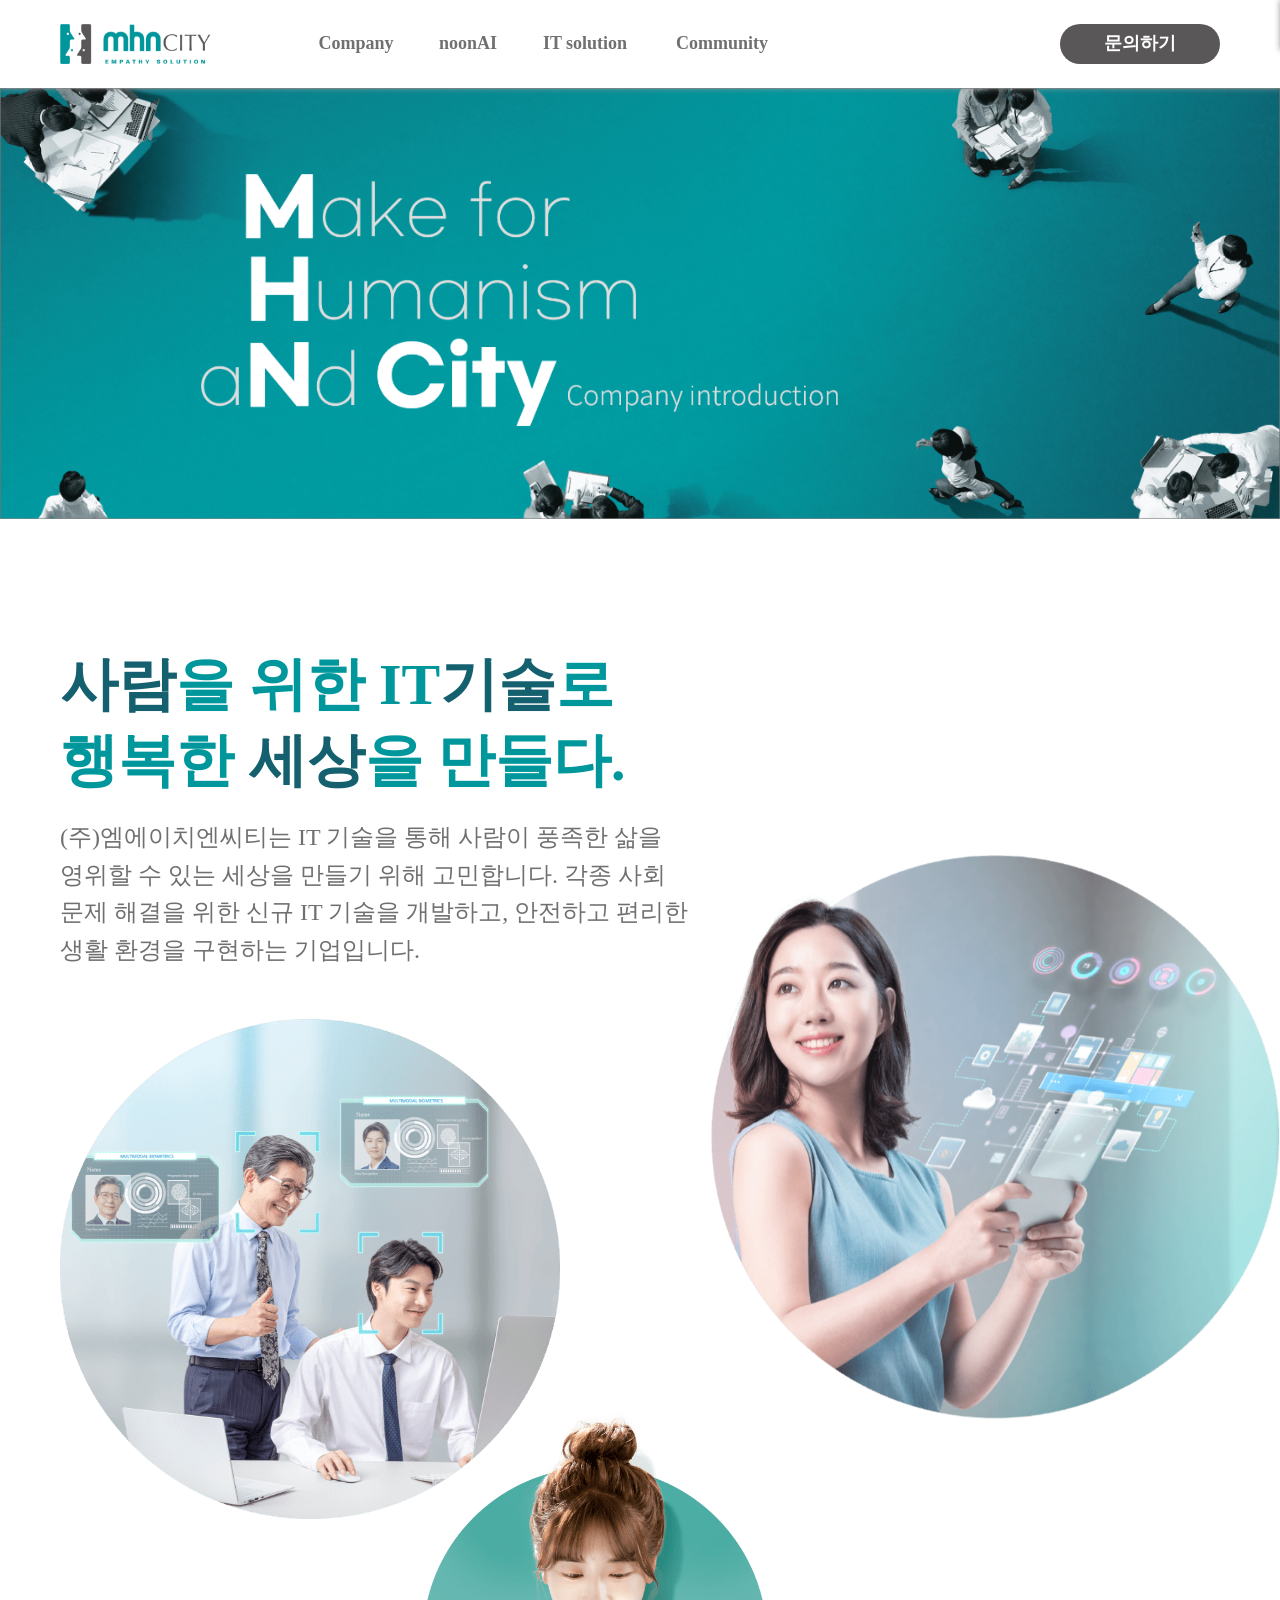
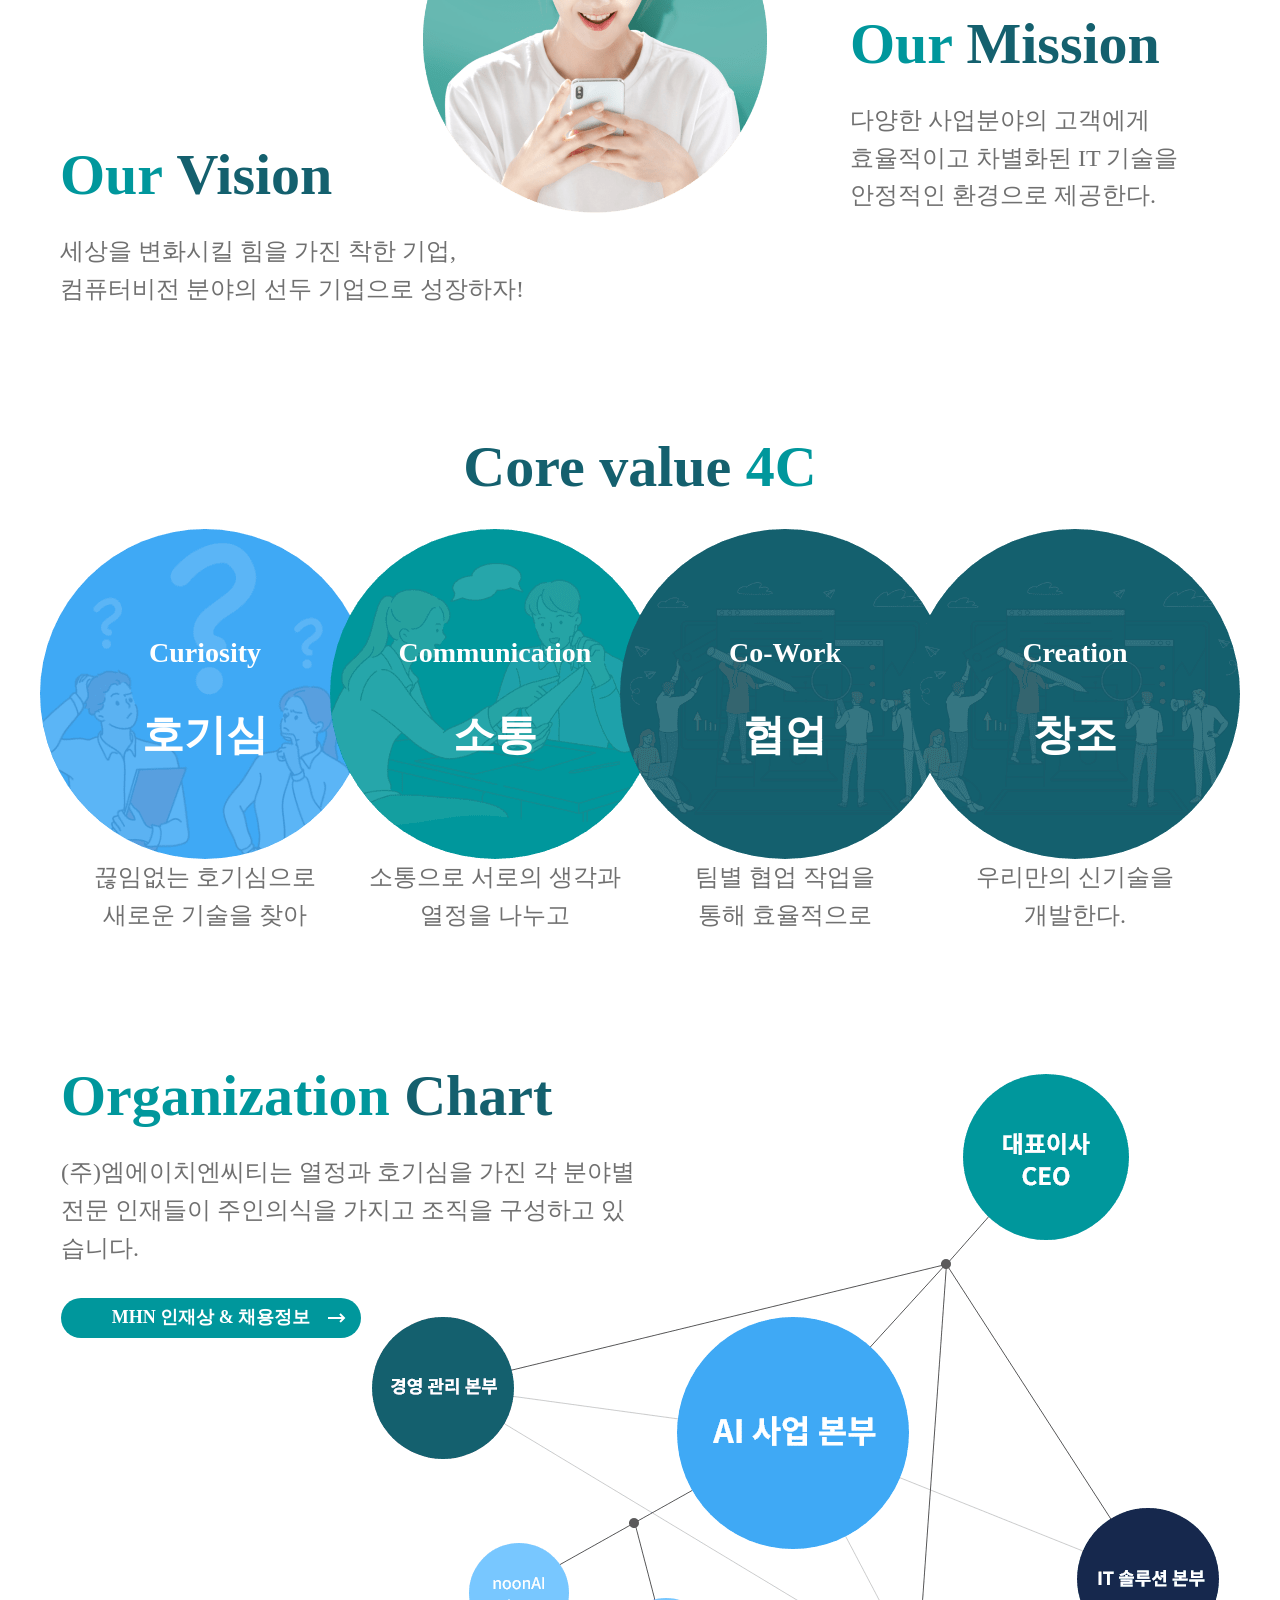
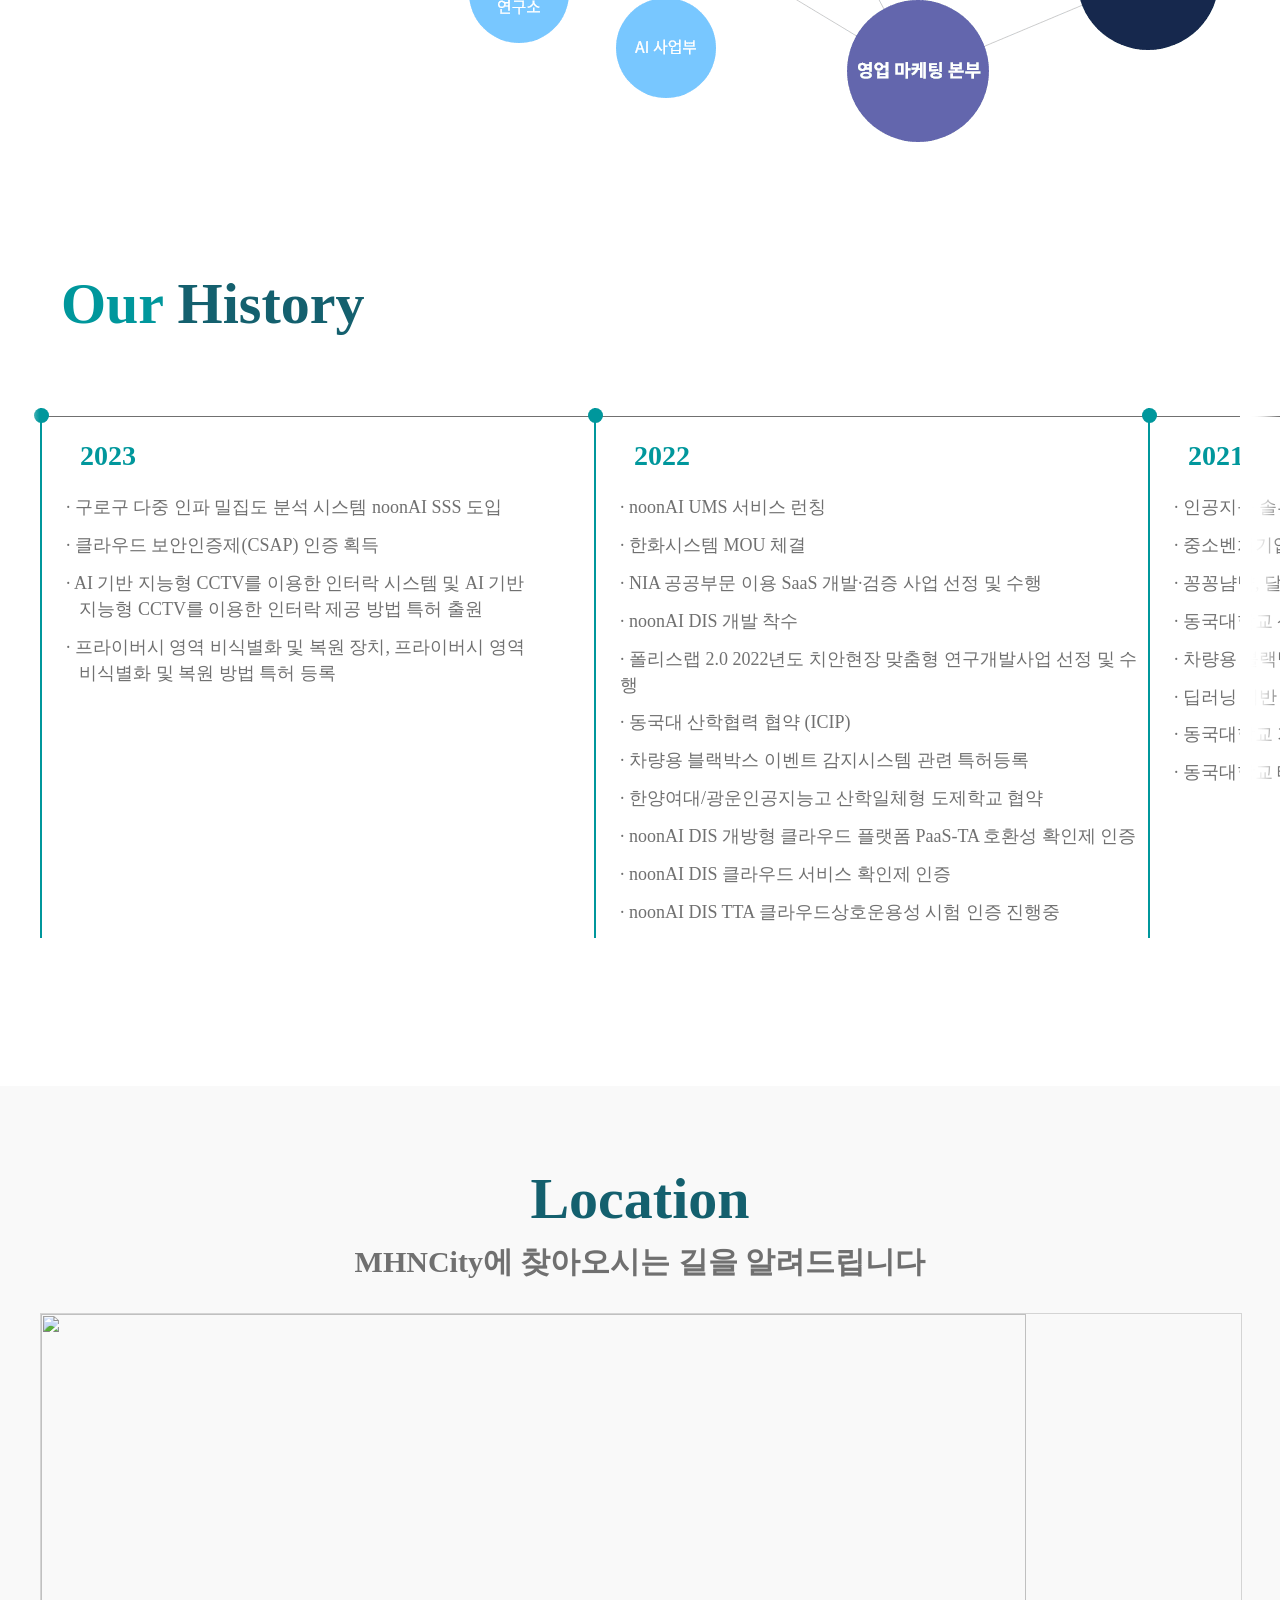
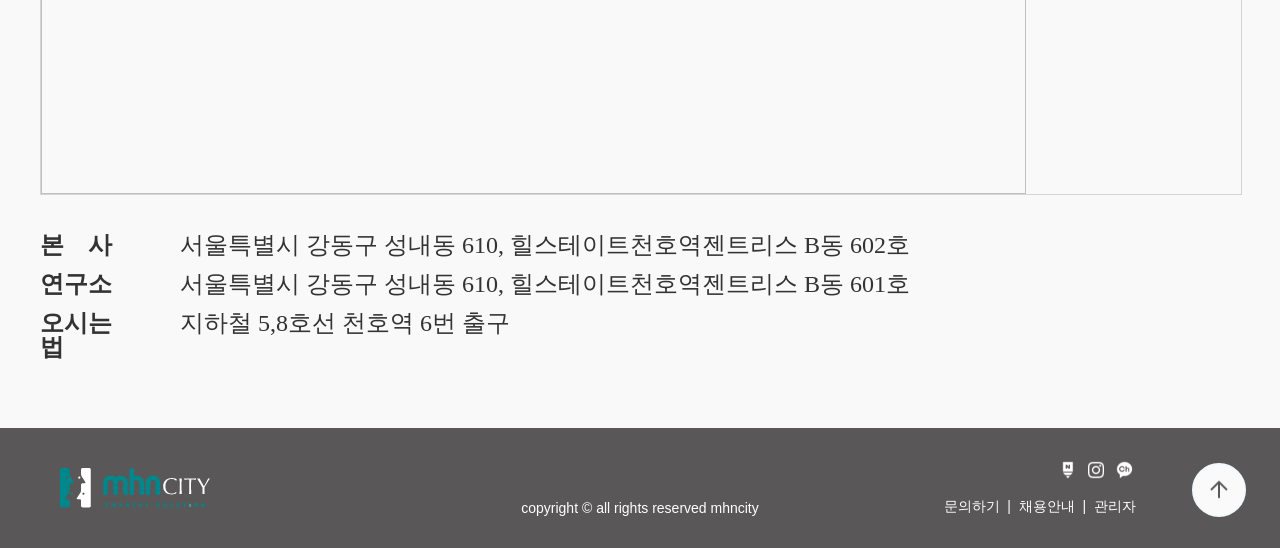
==== commit c400229e: "AI" ====
--- a/index.html
+++ b/index.html
@@ -9,7 +9,7 @@
     <link rel="icon" href="./static/imgs/favicon/favicon.ico">
     <link rel="manifest" href="./static/imgs/favicon/manifest.json">
 
-    <title>My first project</title>
+    <title>My first pr</title>
 
     <link rel="stylesheet" href="css/commit/company.css" type="text/css">
     <link rel="stylesheet" href="css/commit/header.css" type="text/css">
@@ -86,47 +86,6 @@
                 <img class="logoText" src="imges/130.png">
             </div>
             <div class="page company_main_content" id="page-2" data-offset-top="2734.375">
-=======
-<!DOCTYPE html>
-<html lang="ko">
-<head>
-    <meta charset="UTF-8">
-    <meta name="viewport" content="width=device-width, initial-scale=1.0">
-    <title>My first page</title>
-    <link rel="stylesheet" href="css/style.css">
-<body>
-
-    <div id="wrap">
-        <div id="header">
-            <div class="logo">
-                <img src="imges/mhncity.png" 
-                class="img1"
-                alt="이미지1">
-            </div>
-              <div class="nav-con">
-                    <div class="Company">Company</div>
-                    <div class="noonAI">noonAI</div>
-                    <div class="IT-solution">IT solution</div>
-                    <div class="Community">Community</div>
-            </div>
-                <div class="hd">
-                    <span>
-                        문의하기
-                    </span>
-                </div>
-        </div>
-
-        <div id="slider">
-            <img src="imges/3-1.png" 
-            class="--3-1"
-            alt="">
-            <img src="imges/130.png"
-            class="bd"> 
-        </div>
-
-        <div id="contents">
-            <div class="contents1">
->>>>>>> 99e88b4 (main)
                 <div class="textArea1">
                     <div class="titleTop">
                         <h1>사람</h1><span>을 위한 IT</span><h1>기술</h1><span>로</span>
@@ -139,42 +98,19 @@
                         영위할 수 있는 세상을 만들기 위해 고민합니다. 각종 사회<br>
                         문제 해결을 위한 신규 IT 기술을 개발하고, 안전하고 편리한<br>
                         생활 환경을 구현하는 기업입니다.
-                    </p>
-<<<<<<< HEAD
-                    <p1>
-                        (주)엠에이치엔씨티는 IT 기술을 통해 사람이 풍족한 삶을<br>
-                        영위할 수 있는 세상을 만들기 위해 고민합니다. 각종 사회<br>
-                        문제 해결을 위한 신규 IT 기술을 개발하고, 안전하고 편리한<br>
-                        생활 환경을 구현하는 기업입니다.
-                    </p1>
-                    <p2>
-                        (주)엠에이치엔씨티는 IT 기술을 통해 사람이 풍족한 삶을
-                        영위할 수 있는 세상을 만들기 위해 고민합니다. 각종 사회
-                        문제 해결을 위한 신규 IT 기술을 개발하고, 안전하고 편리한
-                        생활 환경을 구현하는 기업입니다.
-                    
-                </p2></div>
+                    </p></div>
                 <div class="company_img_all">
                     <img src="http://mhncity.com/static/imgs/common/company_img_all.png">
                 </div>
-
-
                 <div class="textArea2">
                     <div class="title">
                         <h1>Our&nbsp;</h1><span>Mission</span>
                     </div>
-
                     <p>
                         다양한 사업분야의 고객에게<br>
                         효율적이고 차별화된 IT 기술을<br>
                         안정적인 환경으로 제공한다.
                     </p>
-
-                        <p>
-                            다양한 사업분야의 고객에게<br>
-                            효율적이고 차별화된 IT 기술을<br>
-                            안정적인 환경으로 제공한다.
-                        </p>
                 </div>
                 <div class="textArea3">
                     <div class="title">
@@ -194,10 +130,6 @@
                             다양한 사업분야의 고객에게 효율적이고 <br>
                             차별화된 IT 기술을 안정적인 환경으로 제공한다.
                         </p>
-                        <p1>
-                            다양한 사업분야의 고객에게 효율적이고 
-                            차별화된 IT 기술을 안정적인 환경으로 제공한다.
-                        </p1>
                     </div>
                     <div class="area2">
                         <div class="title">
@@ -207,10 +139,6 @@
                             세상을 변화시킬 힘을 가진 착한 기업, <br>
                             컴퓨터비전 분야의 선두 기업으로 성장하자!
                         </p>
-                        <p1>
-                            세상을 변화시킬 힘을 가진 착한 기업, 
-                            컴퓨터비전 분야의 선두 기업으로 성장하자!
-                        </p1>
                     </div>
                 </div>
                 <div class="company_img1">
@@ -241,10 +169,6 @@
                                 끊임없는 호기심으로<br>
                                 새로운 기술을 찾아
                             </p>
-                            <p1>
-                                끊임없는 호기심으로<br>
-                                새로운 기술을 찾아
-                            </p1>
                         </div>
                     </div>
                     <div class="circleDiv">
@@ -260,11 +184,6 @@
                                 소통으로 서로의 생각과<br>
                                 열정을 나누고
                             </p>
-                            <p1>
-                                소통으로<br>
-                                서로의 생각과<br>
-                                열정을 나누고
-                            </p1>
                         </div>
                     </div>
                     <div class="circleDiv">
@@ -280,10 +199,6 @@
                                 팀별 협업 작업을<br>
                                 통해 효율적으로
                             </p>
-                            <p1>
-                                팀별 협업 작업을<br>
-                                통해 효율적으로
-                            </p1>
                         </div>
                     </div>
                     <div class="circleDiv">
@@ -299,9 +214,6 @@
                                 우리만의 신기술을<br>
                                 개발한다.
                             </p>
-                            <p1>
-                                우리만의 신기술을 개발한다.
-                            </p1>
                         </div>
                     </div>
                 </div>
@@ -342,11 +254,6 @@
                             <p>· 클라우드 보안인증제(CSAP) 인증 획득</p>
                             <p>· AI 기반 지능형 CCTV를 이용한 인터락 시스템 및 AI 기반 <br> &nbsp;&nbsp;&nbsp;지능형 CCTV를 이용한 인터락 제공 방법 특허 출원</p>
                             <p>· 프라이버시 영역 비식별화 및 복원 장치, 프라이버시 영역 <br> &nbsp;&nbsp;&nbsp;비식별화 및 복원 방법 특허 등록</p>
-
-                            <p1>· 구로구 다중 인파 밀집도 분석 시스템 <br> &nbsp;&nbsp;&nbsp;&nbsp;noonAI SSS 도입</p1>
-                            <p1>· 클라우드 보안인증제(CSAP) 인증 획득</p1>
-                            <p1>· AI 기반 지능형 CCTV를 이용한 인터락 <br> &nbsp;&nbsp;&nbsp;시스템 및 AI 기반 지능형 CCTV를 이용한 <br> &nbsp;&nbsp;&nbsp;인터락 제공 방법 특허 출원</p1>
-                            <p1>· 프라이버시 영역 비식별화 및 복원 장치, <br> &nbsp;&nbsp;&nbsp;프라이버시 영역 비식별화 및 복원 방법 <br> &nbsp;&nbsp;&nbsp;특허 등록</p1>
                         </div>
                         <div class="historyLine"><div class="circle"></div></div>
                         <div class="content">
@@ -362,18 +269,6 @@
                             <p>· noonAI DIS 개방형 클라우드 플랫폼 PaaS-TA 호환성 확인제 인증</p>
                             <p>· noonAI DIS 클라우드 서비스 확인제 인증</p>
                             <p>· noonAI DIS TTA 클라우드상호운용성 시험 인증 진행중</p>
-
-                            <p1>· noonAI UMS 서비스 런칭</p1>
-                            <p1>· 한화시스템 MOU 체결</p1>
-                            <p1>· NIA 공공부문 이용 SaaS 개발·검증 사업 <br> &nbsp;&nbsp;&nbsp;선정 및 수행</p1>
-                            <p1>· noonAI DIS 개발 착수</p1>
-                            <p1>· 폴리스랩 2.0 2022년도 치안현장 맞춤형 <br> &nbsp;&nbsp;&nbsp;연구개발사업 선정 및 수행</p1>
-                            <p1>· 동국대 산학협력 협약 (ICIP)</p1>
-                            <p1>· 차량용 블랙박스 이벤트 감지시스템 관련 <br> &nbsp;&nbsp;&nbsp;특허등록</p1>
-                            <p1>· 한양여대/광운인공지능고 산학일체형 <br> &nbsp;&nbsp;&nbsp;도제학교 협약</p1>
-                            <p1>· noonAI DIS 개방형 클라우드 플랫폼 <br> &nbsp;&nbsp;&nbsp;PaaS-TA 호환성 확인제 인증</p1>
-                            <p1>· noonAI DIS 클라우드 서비스 확인제 인증</p1>
-                            <p1>· noonAI DIS TTA 클라우드상호운용성 시험 <br> &nbsp;&nbsp;&nbsp;인증 진행중</p1>
                         </div>
                         <div class="historyLine"><div class="circle"></div></div>
                         <div class="content">
@@ -386,15 +281,6 @@
                             <p>· 딥러닝 기반 영상처리 관련 특허출원</p>
                             <p>· 동국대학교 기술이전 계약 체결 (LINC+)</p>
                             <p>· 동국대학교 테스트베드 운용 CCTV(Quantum Red Dual) 납품</p>
-
-                            <p1>· 인공지능 솔루션 noonAI 특허청 상표등록</p1>
-                            <p1>· 중소벤처기업부 기술혁신형 중소기업 <br> &nbsp;&nbsp;&nbsp;(Inno-Biz) 인증</p1>
-                            <p1>· 꽁꽁냠냠, 달시와 무인점포 관제 서비스 협약 <br> &nbsp;&nbsp;&nbsp;(noonAI UMS)</p1>
-                            <p1>· 동국대학교 산학협력 협약 (ICIP)</p1>
-                            <p1>· 차량용 블랙박스 이벤트 감지시스템 관련 <br> &nbsp;&nbsp;&nbsp;특허출원</p1>
-                            <p1>· 딥러닝 기반 영상처리 관련 특허출원</p1>
-                            <p1>· 동국대학교 기술이전 계약 체결 (LINC+)</p1>
-                            <p1>· 동국대학교 테스트베드 운용 <br> &nbsp;&nbsp;&nbsp;CCTV(Quantum Red Dual) 납품</p1>
                         </div>
                         <div class="historyLine"><div class="circle"></div></div>
                         <div class="content">
@@ -402,10 +288,6 @@
                             <p>· 한국인터넷진흥원 지능형CCTV 성능시험 인증</p>
                             <p>· noonAI 인공지능 영상 분석 플랫폼 프로토타입</p>
                             <p>· 동국대학교 산학협력 협약 (ICIP)</p>
-                            
-                            <p1>· 한국인터넷진흥원 지능형CCTV <br> &nbsp;&nbsp;&nbsp;성능시험 인증</p1>
-                            <p1>· noonAI 인공지능 영상 분석 <br> &nbsp;&nbsp;&nbsp;플랫폼 프로토타입</p1>
-                            <p1>· 동국대학교 산학협력 협약 (ICIP)</p1>
                         </div>
                         <div class="historyLine"><div class="circle"></div></div>
                         <div class="content">
@@ -415,21 +297,12 @@
                             <p>· 비전 AI 개발 진행</p>
                             <p>· 삼육보건대 기술사관육성사업 취업/채용 협약</p>
                             <p>· noonAI 상표 등록 출원</p>
-                            
-                            <p1>· 성동구 청년일자리 창출 기업 협약</p1>
-                            <p1>· 동국대학교 산학협력 협약</p1>
-                            <p1>· 비전 AI 개발 진행</p1>
-                            <p1>· 삼육보건대 기술사관육성사업 <br> &nbsp;&nbsp;&nbsp;취업/채용 협약</p1>
-                            <p1>· noonAI 상표 등록 출원</p1>
                         </div>
                         <div class="historyLine"><div class="circle"></div></div>
                         <div class="content">
                             <h1>2018</h1>
                             <p>· 기업부설연구소 설립</p>
                             <p>· 이노퓨처얼라이언스 회원사 가입</p>
-                            
-                            <p1>· 기업부설연구소 설립</p1>
-                            <p1>· 이노퓨처얼라이언스 회원사 가입</p1>
                         </div>
                         <div class="historyLine"><div class="circle"></div></div>
                         <div class="content">
@@ -440,11 +313,11 @@
                             <p>· 다수 Oracle  Database 사업</p>
                             <p>· 다수 ALTIBASE Database 사업</p>
                             
-                            <p1>· 직접생산 증명(소프트웨어개발)</p1>
-                            <p1>· 자본금 250백만원으로 증자</p1>
-                            <p1>· IBM Watson AI Certification 취득 및 공식 <br> &nbsp;&nbsp;&nbsp;파트너 등록</p1>
-                            <p1>· 다수 Oracle  Database 사업</p1>
-                            <p1>· 다수 ALTIBASE Database 사업</p1>
+                            <p>· 직접생산 증명(소프트웨어개발)</p1>
+                            <p>· 자본금 250백만원으로 증자</p1>
+                            <p>· IBM Watson AI Certification 취득 및 공식 <br> &nbsp;&nbsp;&nbsp;파트너 등록</p1>
+                            <p>· 다수 Oracle  Database 사업</p1>
+                            <p>· 다수 ALTIBASE Database 사업</p1>
                         </div>
                         <div class="historyLine"><div class="circle"></div></div>
                         <div class="content">
@@ -455,10 +328,6 @@
                             <p>· 한국 후지쯔, 효성 히다찌, IBM, Oracle, Altibase <br>
                                 &nbsp;&nbsp;&nbsp;Business Partner 등록</p>
 
-                            <p1>· ㈜엠에이치엔씨티 창립</p1>
-                            <p1>· 소프트웨어협회 사업자 등록</p1>
-                            <p1>· 벤처기업 인증</p1>
-                            <p1>· 한국 후지쯔, 효성 히다찌, IBM, Oracle, <br> &nbsp;&nbsp;&nbsp;Altibase Business Partner 등록</p1>
                         </div>
                         <div class="historyLine"><div class="circle"></div></div>
                         <div class="blank" id="blank2" style="min-width: 39.9375px;"></div>
@@ -556,30 +425,4 @@
 </script>
 
 
-</body></html>
-=======
-                <!-- 이미지 -->
-                    <img src="http://mhncity.com/static/imgs/common/company_img_all.png" 
-                    class="company_img_all1"
-                    alt="이미지1">
-                </div>
-            </div>
-            <div class="contents2"></div>
-            <div class="contents3"></div>
-            <div class="contents4"></div>
-            <div class="contents5"></div>
-        </div>
-
-        <div id="footer">
-            <img src="imges/mhncity-lg.png" 
-            class="footer1"
-            alt="이미지4">
-            <span class="copyright-all-rights-reserved-mhncity">
-                copyright © all rights reserved mhncity
-            </span>
-            <span class="footer3">
-                    문의하기   ㅣ   채용안내  ㅣ   채용안내
-            </span>
-        </div>
-</body>
-</html>
+</body></html>
